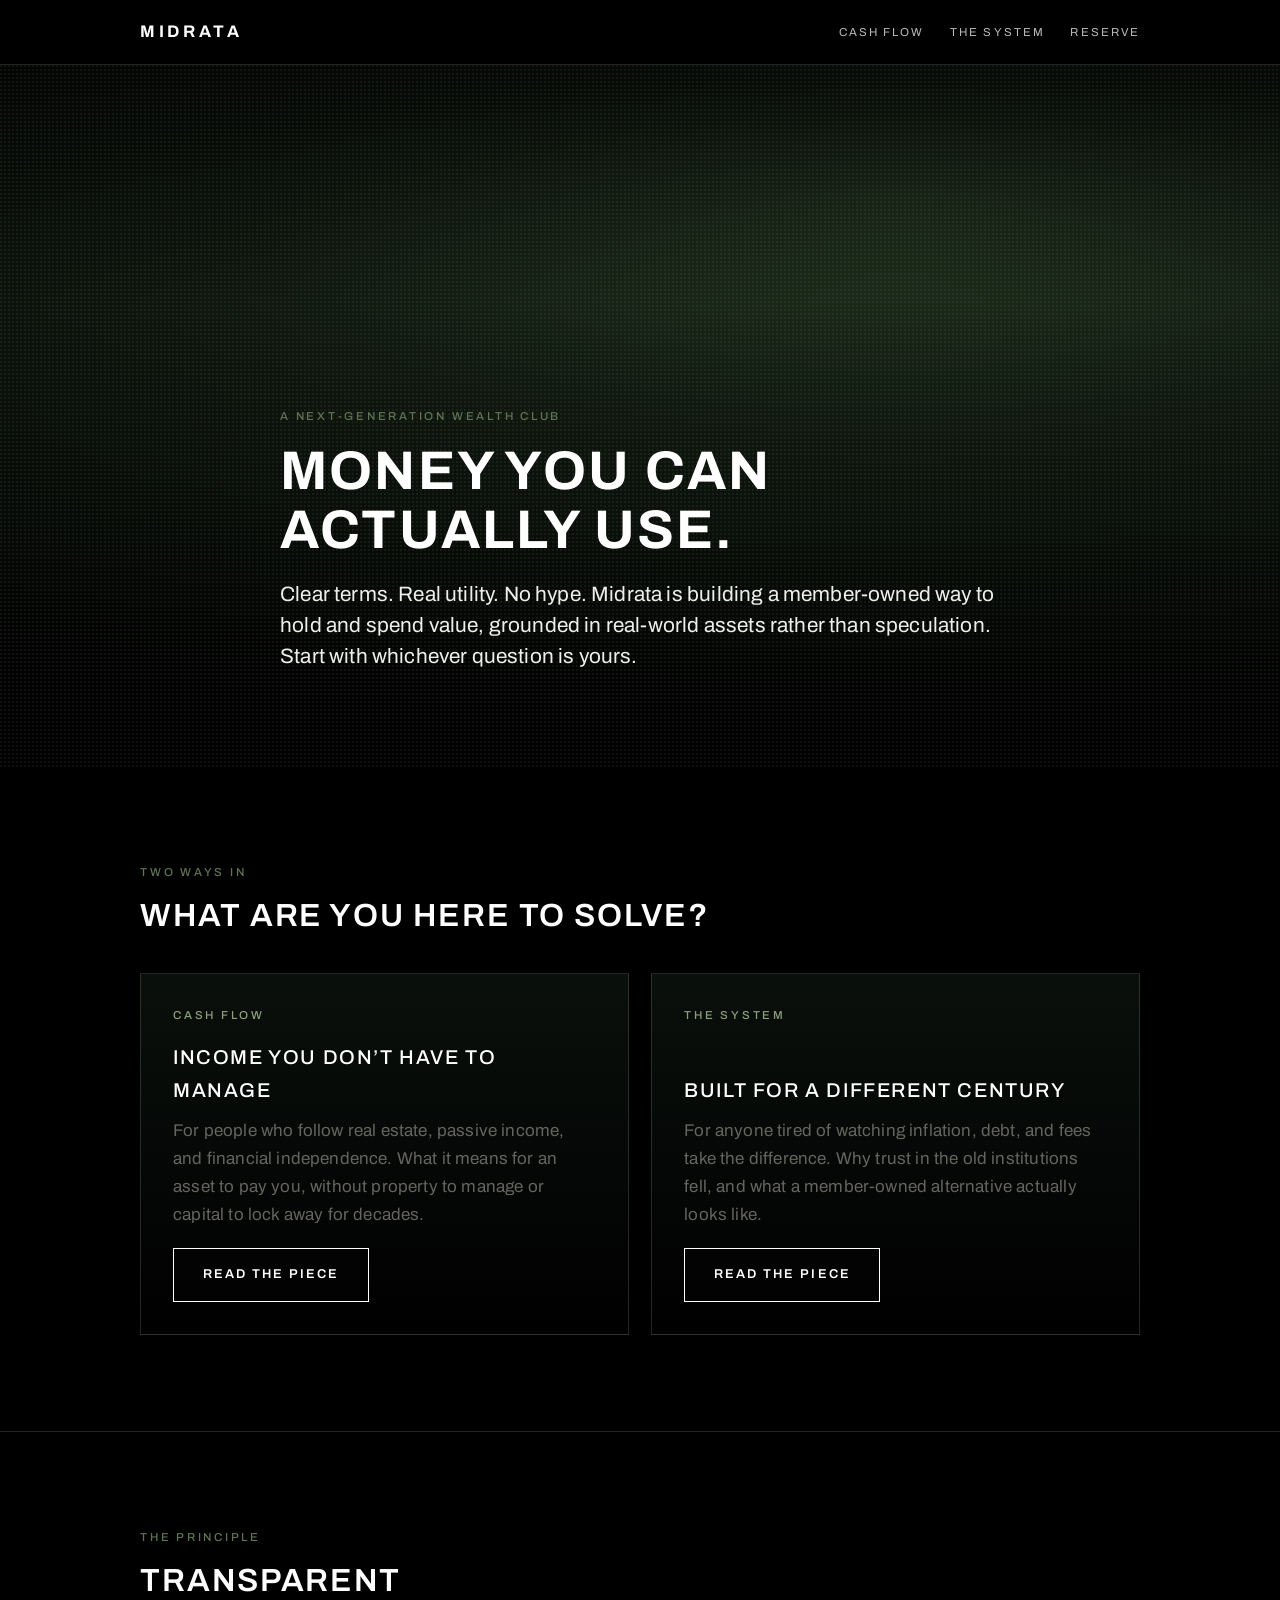
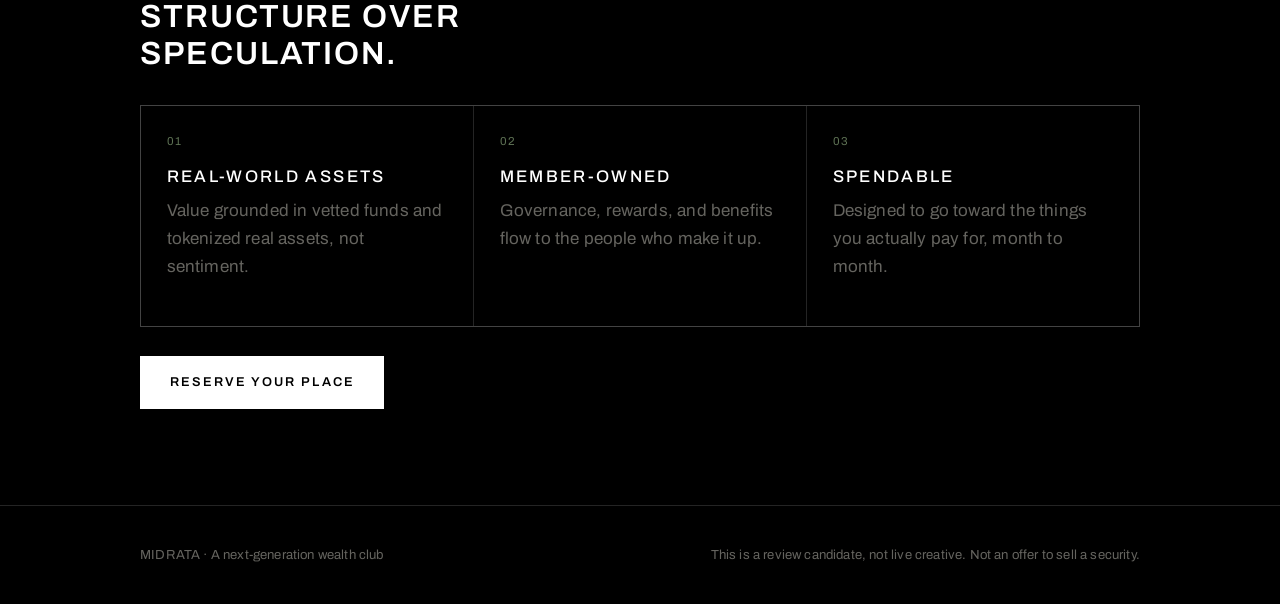
==== index.html @ 8be48149 "Sync from midrata-private/public/microsite/ @ 8a4f02e" ====
<!doctype html>
<html lang="en">
<head>
<meta charset="utf-8">
<meta name="viewport" content="width=device-width, initial-scale=1">
<title>Midrata — A different way to hold money</title>
<meta name="description" content="Transparent structure, real-world utility. Two ways to understand what Midrata is building.">
<meta name="robots" content="noindex"><!-- test surface: keep out of the index (Search Essentials) -->
<link rel="stylesheet" href="brand.css">
</head>
<body>

<header class="topbar"><div class="wrap">
  <a class="wordmark" href="index.html">MIDRATA</a>
  <nav class="nav">
    <a href="article-cashflow.html">Cash flow</a>
    <a href="article-freedom.html">The system</a>
    <a href="lp-cashflow.html" data-reserve>Reserve</a>
  </nav>
</div></header>

<section class="hero"><div class="wrap">
  <p class="eyebrow">A next-generation wealth club</p>
  <h1>Money you can<br>actually use.</h1>
  <p class="lede">Clear terms. Real utility. No hype. Midrata is building a member-owned way to hold and spend value, grounded in real-world assets rather than speculation. Start with whichever question is yours.</p>
</div></section>

<section class="section"><div class="wrap">
  <p class="eyebrow">Two ways in</p>
  <h2>What are you here to solve?</h2>
  <div class="tracks">
    <a class="track" href="article-cashflow.html" style="text-decoration:none">
      <p class="eyebrow">Cash flow</p>
      <h3 style="letter-spacing:.08em;font-size:1.25rem">Income you don’t have to manage</h3>
      <p class="muted">For people who follow real estate, passive income, and financial independence. What it means for an asset to pay you, without property to manage or capital to lock away for decades.</p>
      <span class="ghost" style="align-self:flex-start">Read the piece</span>
    </a>
    <a class="track" href="article-freedom.html" style="text-decoration:none">
      <p class="eyebrow">The system</p>
      <h3 style="letter-spacing:.08em;font-size:1.25rem">Built for a different century</h3>
      <p class="muted">For anyone tired of watching inflation, debt, and fees take the difference. Why trust in the old institutions fell, and what a member-owned alternative actually looks like.</p>
      <span class="ghost" style="align-self:flex-start">Read the piece</span>
    </a>
  </div>
</div></section>

<hr class="hair">

<section class="section"><div class="wrap">
  <p class="eyebrow">The principle</p>
  <h2 style="max-width:18ch">Transparent structure over speculation.</h2>
  <div class="grid grid--3">
    <div class="cell"><p class="n">01</p><h3>Real-world assets</h3><p class="muted">Value grounded in vetted funds and tokenized real assets, not sentiment.</p></div>
    <div class="cell"><p class="n">02</p><h3>Member-owned</h3><p class="muted">Governance, rewards, and benefits flow to the people who make it up.</p></div>
    <div class="cell"><p class="n">03</p><h3>Spendable</h3><p class="muted">Designed to go toward the things you actually pay for, month to month.</p></div>
  </div>
  <div class="cta-row">
    <a class="ghost ghost--fill" href="lp-cashflow.html" data-reserve>Reserve your place</a>
  </div>
</div></section>

<footer class="foot"><div class="wrap">
  <span>MIDRATA · A next-generation wealth club</span>
  <span class="muted">This is a review candidate, not live creative. Not an offer to sell a security.</span>
</div></footer>

<script src="reserve.js"></script>
</body>
</html>
---- brand.css ----
/* Midrata microsite — brand system (derived from midrata.com, see brand/BRANDBOOK.md).
 * Black canvas, forest-green photography, Styrene-A-style uppercase grotesque, ghost CTAs.
 * Styrene A is licensed; Archivo is loaded as the free substitute per the brandbook. */
@import url('https://fonts.googleapis.com/css2?family=Archivo:wght@400;500;600;700&display=swap');

:root{
  --ink:#000000; --paper:#FFFFFF;
  --forest:#101A12; --canopy:#24382A; --moss:#5F7355; --fern:#8CA17A;
  --accent:#7C9A64; --stone:#65645F;
  --hair:rgba(255,255,255,.14); --hair-strong:rgba(255,255,255,.28);
  --display:"Styrene A", Archivo, "Helvetica Neue", Arial, sans-serif;
  --body:"Styrene A", Archivo, "Helvetica Neue", Arial, sans-serif;
  --maxw:1080px; --measure:66ch;
}

*{box-sizing:border-box}
html{-webkit-text-size-adjust:100%}
body{
  margin:0; background:var(--ink); color:var(--paper);
  font-family:var(--body); font-weight:400; line-height:1.65;
  font-size:17px; letter-spacing:.01em;
  -webkit-font-smoothing:antialiased;
}
img{max-width:100%;display:block}
a{color:inherit}

/* ---- type ---- */
h1,h2,h3,.eyebrow,.wordmark,.ghost,.nav a{font-family:var(--display);text-transform:uppercase}
h1{font-weight:700;font-size:clamp(2rem,5.4vw,3.4rem);letter-spacing:.04em;line-height:1.08;margin:0}
h2{font-weight:600;font-size:clamp(1.4rem,3vw,2rem);letter-spacing:.06em;line-height:1.15;margin:0 0 .6em}
h3{font-weight:500;font-size:1.05rem;letter-spacing:.14em;margin:0 0 .5em}
.eyebrow{font-size:.72rem;letter-spacing:.24em;color:var(--moss);font-weight:500;margin:0 0 1rem}
p{margin:0 0 1.1em;max-width:var(--measure)}
.lede{font-size:clamp(1.05rem,2vw,1.3rem);line-height:1.5;color:#EDEFEA;max-width:60ch}
.muted{color:var(--stone)}
strong{font-weight:600}

/* ---- layout ---- */
.wrap{max-width:var(--maxw);margin:0 auto;padding:0 clamp(1.2rem,5vw,2.5rem)}
.section{padding:clamp(3rem,8vw,6rem) 0}
.hair{height:1px;background:var(--hair);border:0;margin:0}
.stack>*+*{margin-top:1.1em}

/* ---- top bar ---- */
.topbar{position:sticky;top:0;z-index:20;background:rgba(0,0,0,.72);backdrop-filter:blur(8px);border-bottom:1px solid var(--hair)}
.topbar .wrap{display:flex;align-items:center;justify-content:space-between;height:64px}
.wordmark{font-weight:700;letter-spacing:.22em;font-size:1.05rem;text-decoration:none}
.nav{display:flex;gap:1.6rem}
.nav a{font-size:.72rem;letter-spacing:.18em;text-decoration:none;color:var(--paper);opacity:.72}
.nav a:hover{opacity:1}
@media(max-width:640px){.nav{display:none}}

/* ---- hero (forest gradient scrim; swap for photography per brandbook) ---- */
.hero{position:relative;min-height:78vh;display:flex;align-items:flex-end;
  background:
    linear-gradient(180deg, rgba(0,0,0,.82) 0%, rgba(0,0,0,.35) 34%, rgba(0,0,0,.45) 64%, rgba(0,0,0,.95) 100%),
    radial-gradient(120% 80% at 70% 20%, #33502F 0%, #182617 42%, #050805 100%);
}
.hero::after{content:"";position:absolute;inset:0;opacity:.06;pointer-events:none;
  background-image:radial-gradient(circle at 1px 1px, #fff 1px, transparent 0);background-size:4px 4px}
.hero .wrap{position:relative;z-index:2;padding-top:4rem;padding-bottom:clamp(2.5rem,6vw,4.5rem)}
.hero .lede{margin-top:1.2rem}

/* ---- ghost button ---- */
.ghost{display:inline-block;text-decoration:none;cursor:pointer;
  background:transparent;color:var(--paper);border:1px solid var(--paper);border-radius:0;
  font-size:.8rem;font-weight:600;letter-spacing:.16em;padding:.95rem 1.8rem;
  transition:background .18s,color .18s}
.ghost:hover{background:var(--paper);color:var(--ink)}
.ghost--fill{background:var(--paper);color:var(--ink)}
.ghost--fill:hover{background:transparent;color:var(--paper)}
.cta-row{display:flex;gap:1rem;flex-wrap:wrap;margin-top:1.8rem}

/* ---- article ---- */
.article{max-width:760px;margin:0 auto;padding:clamp(2.5rem,6vw,4.5rem) 0}
.article h2{margin-top:2.2em}
.article .lede{margin-bottom:2rem}
.pullquote{border-left:2px solid var(--fern);padding:.2rem 0 .2rem 1.4rem;margin:2rem 0;
  font-family:var(--display);text-transform:uppercase;letter-spacing:.06em;font-size:1.15rem;line-height:1.35;color:#EDEFEA}
.article ul{padding-left:1.1rem;max-width:var(--measure)}
.article li{margin:.5em 0}

/* ---- cards / grid ---- */
.grid{display:grid;gap:1px;background:var(--hair);border:1px solid var(--hair);margin-top:2rem}
.grid--3{grid-template-columns:repeat(3,1fr)}
.grid--2{grid-template-columns:repeat(2,1fr)}
.cell{background:var(--ink);padding:1.6rem}
.cell .n{font-family:var(--display);color:var(--moss);letter-spacing:.14em;font-size:.72rem}
.cell h3{margin:.7rem 0 .4rem}
@media(max-width:760px){.grid--3,.grid--2{grid-template-columns:1fr}}

/* ---- track cards (home) ---- */
.tracks{display:grid;grid-template-columns:1fr 1fr;gap:1.4rem;margin-top:2.4rem}
.track{border:1px solid var(--hair);padding:2rem;display:flex;flex-direction:column;min-height:280px;
  background:linear-gradient(180deg, rgba(36,56,42,.28), rgba(0,0,0,0))}
.track .eyebrow{color:var(--fern)}
.track p{flex:1}
@media(max-width:760px){.tracks{grid-template-columns:1fr}}

/* ---- inverted "document" block: reserve form + legal ---- */
.doc{background:var(--paper);color:var(--ink)}
.doc .wrap{padding-top:clamp(2.5rem,6vw,4rem);padding-bottom:clamp(2.5rem,6vw,4rem)}
.doc h2,.doc h3,.doc .eyebrow{color:var(--ink)}
.doc .eyebrow{color:var(--canopy)}
.reserve{max-width:460px}
.reserve label{display:block;font-family:var(--display);text-transform:uppercase;letter-spacing:.1em;font-size:.68rem;margin:1rem 0 .35rem;color:#333}
.reserve input,.reserve select{width:100%;padding:.75rem .8rem;border:1px solid #cfcfc8;border-radius:0;font-family:var(--body);font-size:.95rem;background:#fff;color:#000}
.reserve .ghost{border-color:var(--ink);color:var(--ink);margin-top:1.4rem;width:100%}
.reserve .ghost:hover{background:var(--ink);color:var(--paper)}
.notice{background:#F2F1EC;border:1px solid #d9d8cf;padding:1rem 1.1rem;margin-bottom:1.2rem;font-size:.92rem;color:#2a2a24}
.notice b{font-weight:600}
.finelegal{font-size:.72rem;color:#7a7a70;margin-top:1rem;line-height:1.5}

/* ---- footer ---- */
.foot{border-top:1px solid var(--hair);padding:2.4rem 0;color:var(--stone);font-size:.82rem}
.foot .wrap{display:flex;justify-content:space-between;gap:1rem;flex-wrap:wrap}
.foot a{color:var(--stone);text-decoration:none}
.foot a:hover{color:var(--paper)}

/* reservation reveal (fake-door) */
.reveal{display:none}
.reveal.on{display:block;animation:fade .3s ease}
@keyframes fade{from{opacity:0;transform:translateY(6px)}to{opacity:1;transform:none}}
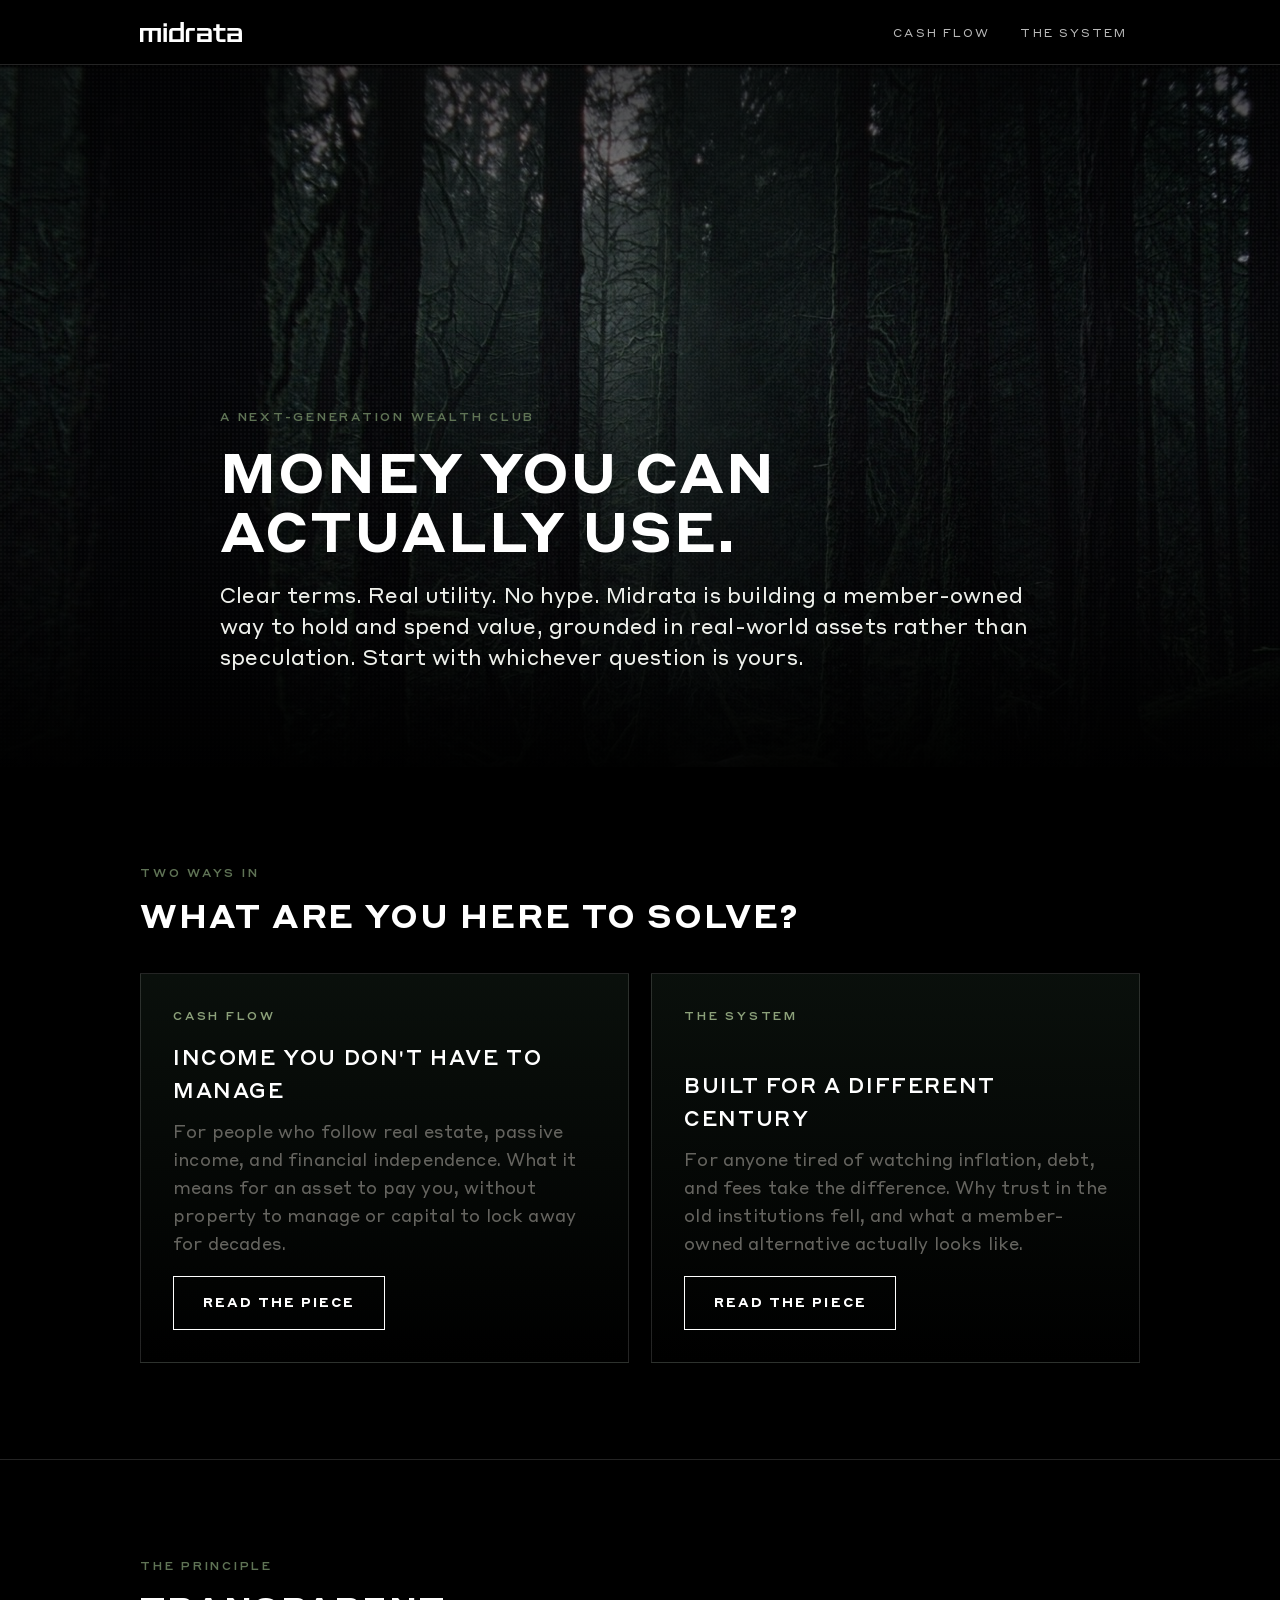
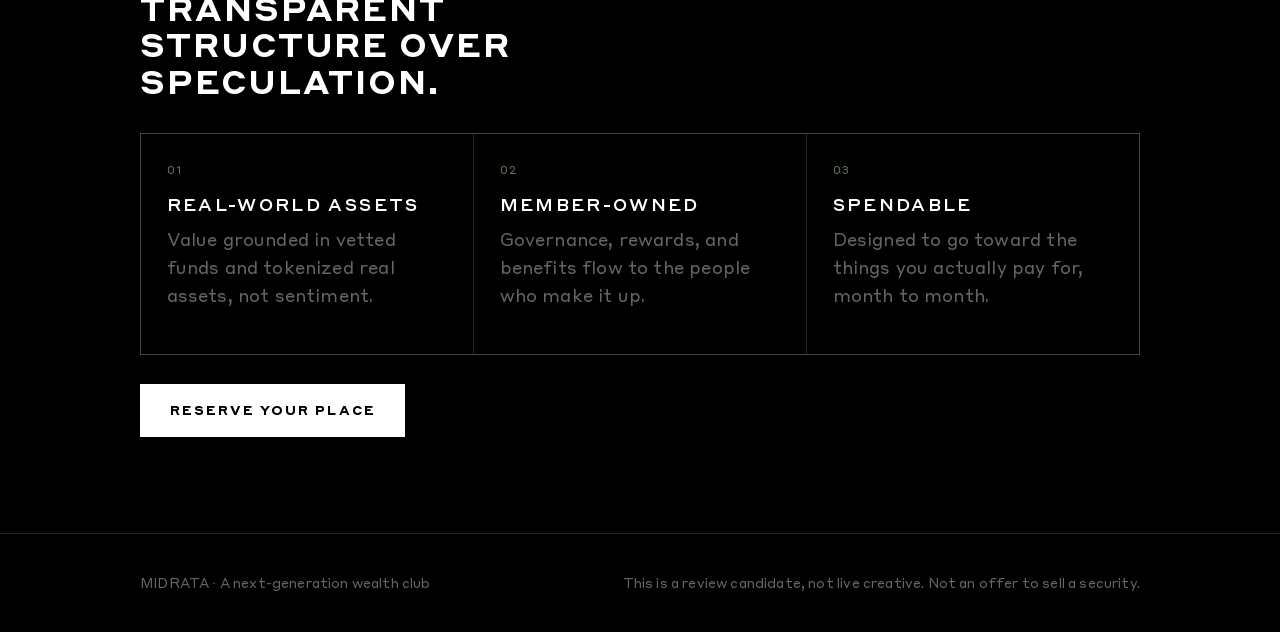
==== commit beaf94db: "Sync from midrata-private/public/microsite/ @ 478e9bc" ====
--- a/index.html
+++ b/index.html
@@ -3,23 +3,35 @@
 <head>
 <meta charset="utf-8">
 <meta name="viewport" content="width=device-width, initial-scale=1">
-<title>Midrata — A different way to hold money</title>
+<title>Midrata — Money you can actually use</title>
 <meta name="description" content="Transparent structure, real-world utility. Two ways to understand what Midrata is building.">
-<meta name="robots" content="noindex"><!-- test surface: keep out of the index (Search Essentials) -->
+<meta name="robots" content="noindex">
+<link rel="icon" href="assets/logo-icon.svg">
 <link rel="stylesheet" href="brand.css">
 </head>
 <body>
 
 <header class="topbar"><div class="wrap">
-  <a class="wordmark" href="index.html">MIDRATA</a>
+  <a class="wordmark" href="index.html"><img class="logo-img" src="assets/logo.svg" alt="Midrata"></a>
   <nav class="nav">
-    <a href="article-cashflow.html">Cash flow</a>
-    <a href="article-freedom.html">The system</a>
-    <a href="lp-cashflow.html" data-reserve>Reserve</a>
+    <div class="nav-group">
+      <button class="nav-top" type="button">Cash flow</button>
+      <div class="nav-menu">
+        <a href="article-cashflow.html">The article</a>
+        <a class="reserve" href="lp-cashflow.html">Reserve &middot; cash flow</a>
+      </div>
+    </div>
+    <div class="nav-group">
+      <button class="nav-top" type="button">The system</button>
+      <div class="nav-menu">
+        <a href="article-freedom.html">The article</a>
+        <a class="reserve" href="lp-freedom.html">Reserve &middot; the system</a>
+      </div>
+    </div>
   </nav>
 </div></header>
 
-<section class="hero"><div class="wrap">
+<section class="hero hero--photo" style="background-image:url('assets/hero-home.jpg')"><div class="wrap">
   <p class="eyebrow">A next-generation wealth club</p>
   <h1>Money you can<br>actually use.</h1>
   <p class="lede">Clear terms. Real utility. No hype. Midrata is building a member-owned way to hold and spend value, grounded in real-world assets rather than speculation. Start with whichever question is yours.</p>
@@ -31,7 +43,7 @@
   <div class="tracks">
     <a class="track" href="article-cashflow.html" style="text-decoration:none">
       <p class="eyebrow">Cash flow</p>
-      <h3 style="letter-spacing:.08em;font-size:1.25rem">Income you don’t have to manage</h3>
+      <h3 style="letter-spacing:.08em;font-size:1.25rem">Income you don't have to manage</h3>
       <p class="muted">For people who follow real estate, passive income, and financial independence. What it means for an asset to pay you, without property to manage or capital to lock away for decades.</p>
       <span class="ghost" style="align-self:flex-start">Read the piece</span>
     </a>
@@ -55,12 +67,12 @@
     <div class="cell"><p class="n">03</p><h3>Spendable</h3><p class="muted">Designed to go toward the things you actually pay for, month to month.</p></div>
   </div>
   <div class="cta-row">
-    <a class="ghost ghost--fill" href="lp-cashflow.html" data-reserve>Reserve your place</a>
+    <a class="ghost ghost--fill" href="lp-cashflow.html">Reserve your place</a>
   </div>
 </div></section>
 
 <footer class="foot"><div class="wrap">
-  <span>MIDRATA · A next-generation wealth club</span>
+  <span>MIDRATA &middot; A next-generation wealth club</span>
   <span class="muted">This is a review candidate, not live creative. Not an offer to sell a security.</span>
 </div></footer>
 
--- a/brand.css
+++ b/brand.css
@@ -1,7 +1,11 @@
 /* Midrata microsite — brand system (derived from midrata.com, see brand/BRANDBOOK.md).
- * Black canvas, forest-green photography, Styrene-A-style uppercase grotesque, ghost CTAs.
- * Styrene A is licensed; Archivo is loaded as the free substitute per the brandbook. */
+ * Black canvas, forest-green photography, Styrene A uppercase grotesque, ghost CTAs.
+ * Uses the client's real Styrene A webfonts (self-hosted from midrata.com) + logo. */
 @import url('https://fonts.googleapis.com/css2?family=Archivo:wght@400;500;600;700&display=swap');
+@font-face{font-family:'Styrene A';src:url('fonts/StyreneA-Regular.woff2') format('woff2');font-weight:400;font-style:normal;font-display:swap}
+@font-face{font-family:'Styrene A';src:url('fonts/StyreneA-Medium.woff2') format('woff2');font-weight:500;font-style:normal;font-display:swap}
+@font-face{font-family:'Styrene A';src:url('fonts/StyreneA-Bold.woff2') format('woff2');font-weight:700;font-style:normal;font-display:swap}
+@font-face{font-family:'Styrene A';src:url('fonts/StyreneA-Black.woff2') format('woff2');font-weight:800;font-style:normal;font-display:swap}
 
 :root{
   --ink:#000000; --paper:#FFFFFF;
@@ -44,11 +48,30 @@
 /* ---- top bar ---- */
 .topbar{position:sticky;top:0;z-index:20;background:rgba(0,0,0,.72);backdrop-filter:blur(8px);border-bottom:1px solid var(--hair)}
 .topbar .wrap{display:flex;align-items:center;justify-content:space-between;height:64px}
-.wordmark{font-weight:700;letter-spacing:.22em;font-size:1.05rem;text-decoration:none}
-.nav{display:flex;gap:1.6rem}
-.nav a{font-size:.72rem;letter-spacing:.18em;text-decoration:none;color:var(--paper);opacity:.72}
-.nav a:hover{opacity:1}
-@media(max-width:640px){.nav{display:none}}
+.wordmark{display:flex;align-items:center;text-decoration:none}
+.logo-img{height:20px;width:auto;display:block;filter:brightness(0) invert(1)}
+.nav{display:flex;gap:.3rem;align-items:stretch}
+.nav-group{position:relative;display:flex}
+.nav-top{background:none;border:0;color:var(--paper);opacity:.72;font-family:var(--display);text-transform:uppercase;font-size:.72rem;letter-spacing:.18em;padding:.55rem .8rem;cursor:pointer}
+.nav-group:hover .nav-top,.nav-group:focus-within .nav-top{opacity:1}
+.nav-menu{display:none;position:absolute;top:100%;right:0;min-width:220px;background:#0a0a0a;border:1px solid var(--hair);padding:.35rem;z-index:30}
+.nav-group:hover .nav-menu,.nav-group:focus-within .nav-menu{display:block}
+.nav-menu a{display:block;text-decoration:none;color:var(--paper);opacity:.78;font-family:var(--display);text-transform:uppercase;font-size:.66rem;letter-spacing:.13em;padding:.55rem .65rem}
+.nav-menu a:hover{opacity:1;background:rgba(255,255,255,.06)}
+.nav-menu a.reserve{color:var(--fern)}
+@media(max-width:720px){
+  .topbar .wrap{height:auto;flex-wrap:wrap;padding-top:.6rem;padding-bottom:.6rem;row-gap:.3rem}
+  .nav{flex-wrap:wrap;gap:.2rem}
+  .nav-menu{position:static;display:block;border:0;padding:0 0 .3rem .7rem;min-width:0;background:none}
+  .nav-top{padding:.4rem .5rem}
+}
+
+/* real-photograph hero (generated forest imagery); scrim keeps white type legible */
+.hero--photo{background-color:#000;background-size:cover;background-position:center;background-repeat:no-repeat}
+.hero--photo::before{content:"";position:absolute;inset:0;z-index:1;background:linear-gradient(180deg,rgba(0,0,0,.68) 0%,rgba(0,0,0,.22) 38%,rgba(0,0,0,.5) 68%,rgba(0,0,0,.96) 100%)}
+.figure{margin:2.4rem 0;border:1px solid var(--hair)}
+.figure img{width:100%;display:block}
+.figure figcaption{font-size:.72rem;letter-spacing:.14em;text-transform:uppercase;color:var(--stone);padding:.7rem .9rem;font-family:var(--display)}
 
 /* ---- hero (forest gradient scrim; swap for photography per brandbook) ---- */
 .hero{position:relative;min-height:78vh;display:flex;align-items:flex-end;
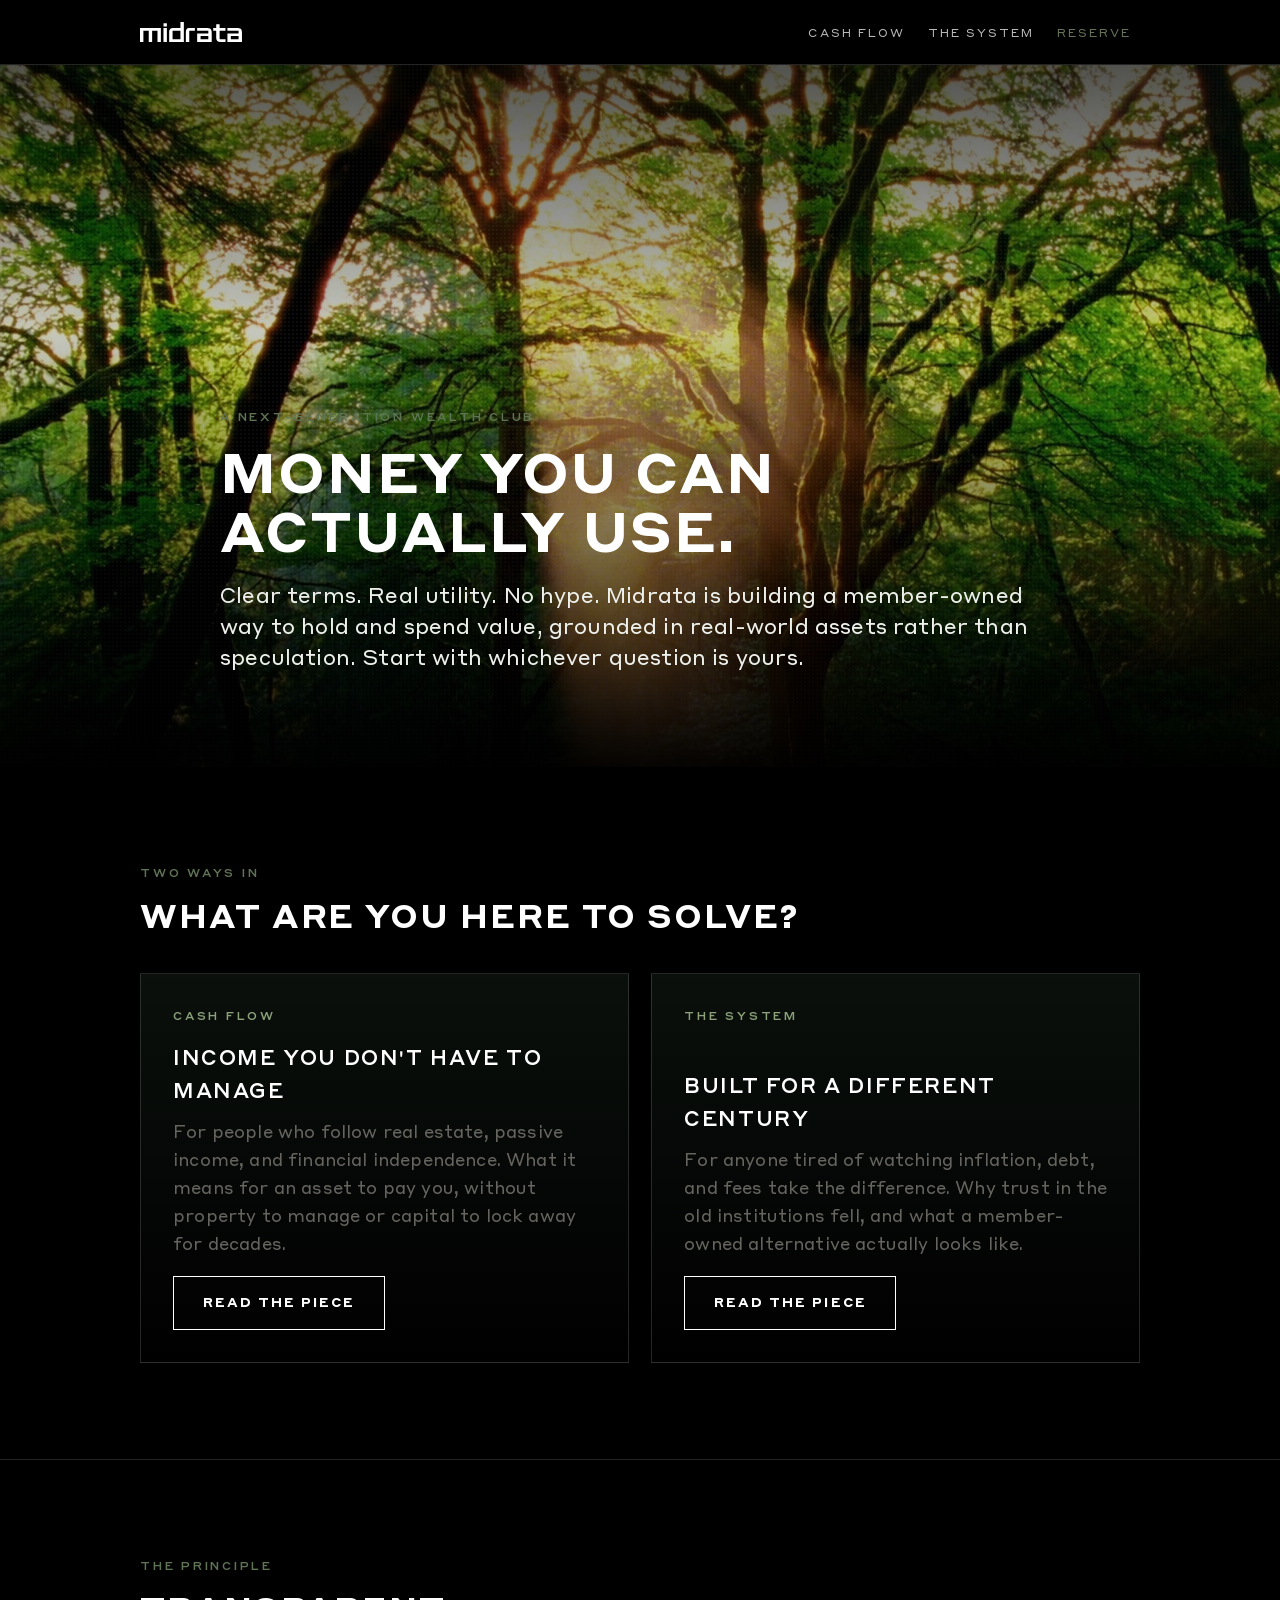
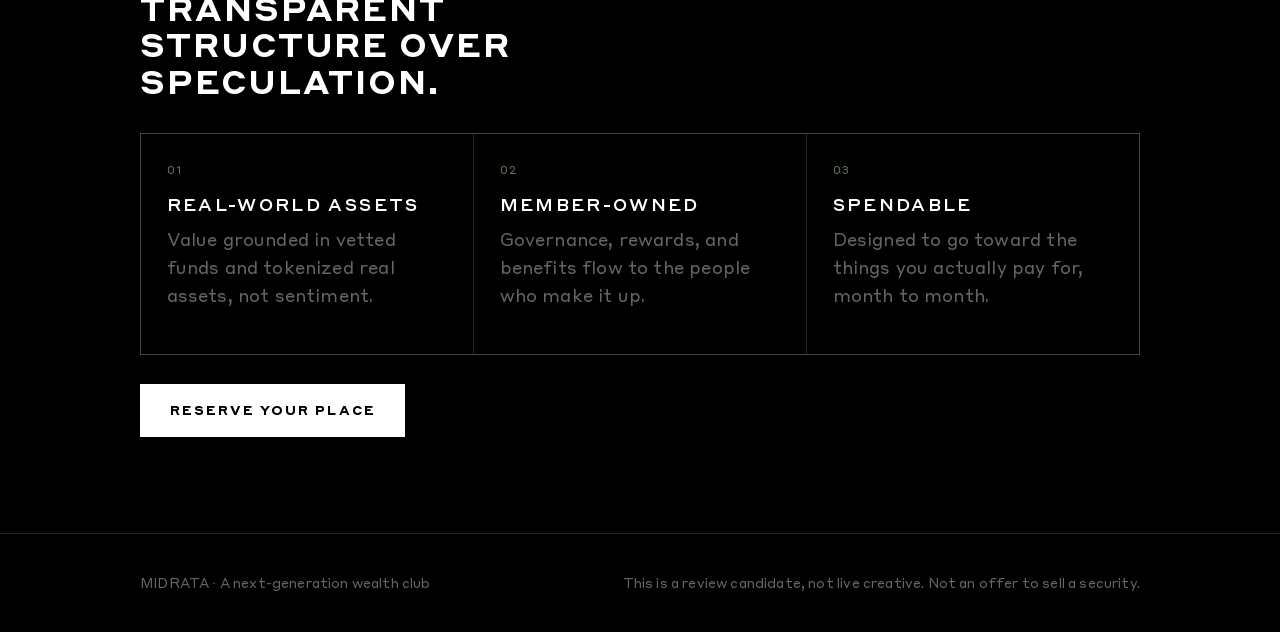
==== commit 39df8b49: "Sync from midrata-private/public/microsite/ @ f472050" ====
--- a/index.html
+++ b/index.html
@@ -14,20 +14,9 @@
 <header class="topbar"><div class="wrap">
   <a class="wordmark" href="index.html"><img class="logo-img" src="assets/logo.svg" alt="Midrata"></a>
   <nav class="nav">
-    <div class="nav-group">
-      <button class="nav-top" type="button">Cash flow</button>
-      <div class="nav-menu">
-        <a href="article-cashflow.html">The article</a>
-        <a class="reserve" href="lp-cashflow.html">Reserve &middot; cash flow</a>
-      </div>
-    </div>
-    <div class="nav-group">
-      <button class="nav-top" type="button">The system</button>
-      <div class="nav-menu">
-        <a href="article-freedom.html">The article</a>
-        <a class="reserve" href="lp-freedom.html">Reserve &middot; the system</a>
-      </div>
-    </div>
+    <a class="nav-link" href="article-cashflow.html">Cash flow</a>
+    <a class="nav-link" href="article-freedom.html">The system</a>
+    <a class="nav-link reserve" href="lp.html">Reserve</a>
   </nav>
 </div></header>
 
@@ -67,7 +56,7 @@
     <div class="cell"><p class="n">03</p><h3>Spendable</h3><p class="muted">Designed to go toward the things you actually pay for, month to month.</p></div>
   </div>
   <div class="cta-row">
-    <a class="ghost ghost--fill" href="lp-cashflow.html">Reserve your place</a>
+    <a class="ghost ghost--fill" href="lp.html">Reserve your place</a>
   </div>
 </div></section>
 
--- a/brand.css
+++ b/brand.css
@@ -50,6 +50,9 @@
 .topbar .wrap{display:flex;align-items:center;justify-content:space-between;height:64px}
 .wordmark{display:flex;align-items:center;text-decoration:none}
 .logo-img{height:20px;width:auto;display:block;filter:brightness(0) invert(1)}
+.nav-link{font-family:var(--display);text-transform:uppercase;font-size:.72rem;letter-spacing:.18em;text-decoration:none;color:var(--paper);opacity:.72;padding:.55rem .55rem}
+.nav-link:hover{opacity:1}
+.nav-link.reserve{color:var(--fern)}
 .nav{display:flex;gap:.3rem;align-items:stretch}
 .nav-group{position:relative;display:flex}
 .nav-top{background:none;border:0;color:var(--paper);opacity:.72;font-family:var(--display);text-transform:uppercase;font-size:.72rem;letter-spacing:.18em;padding:.55rem .8rem;cursor:pointer}
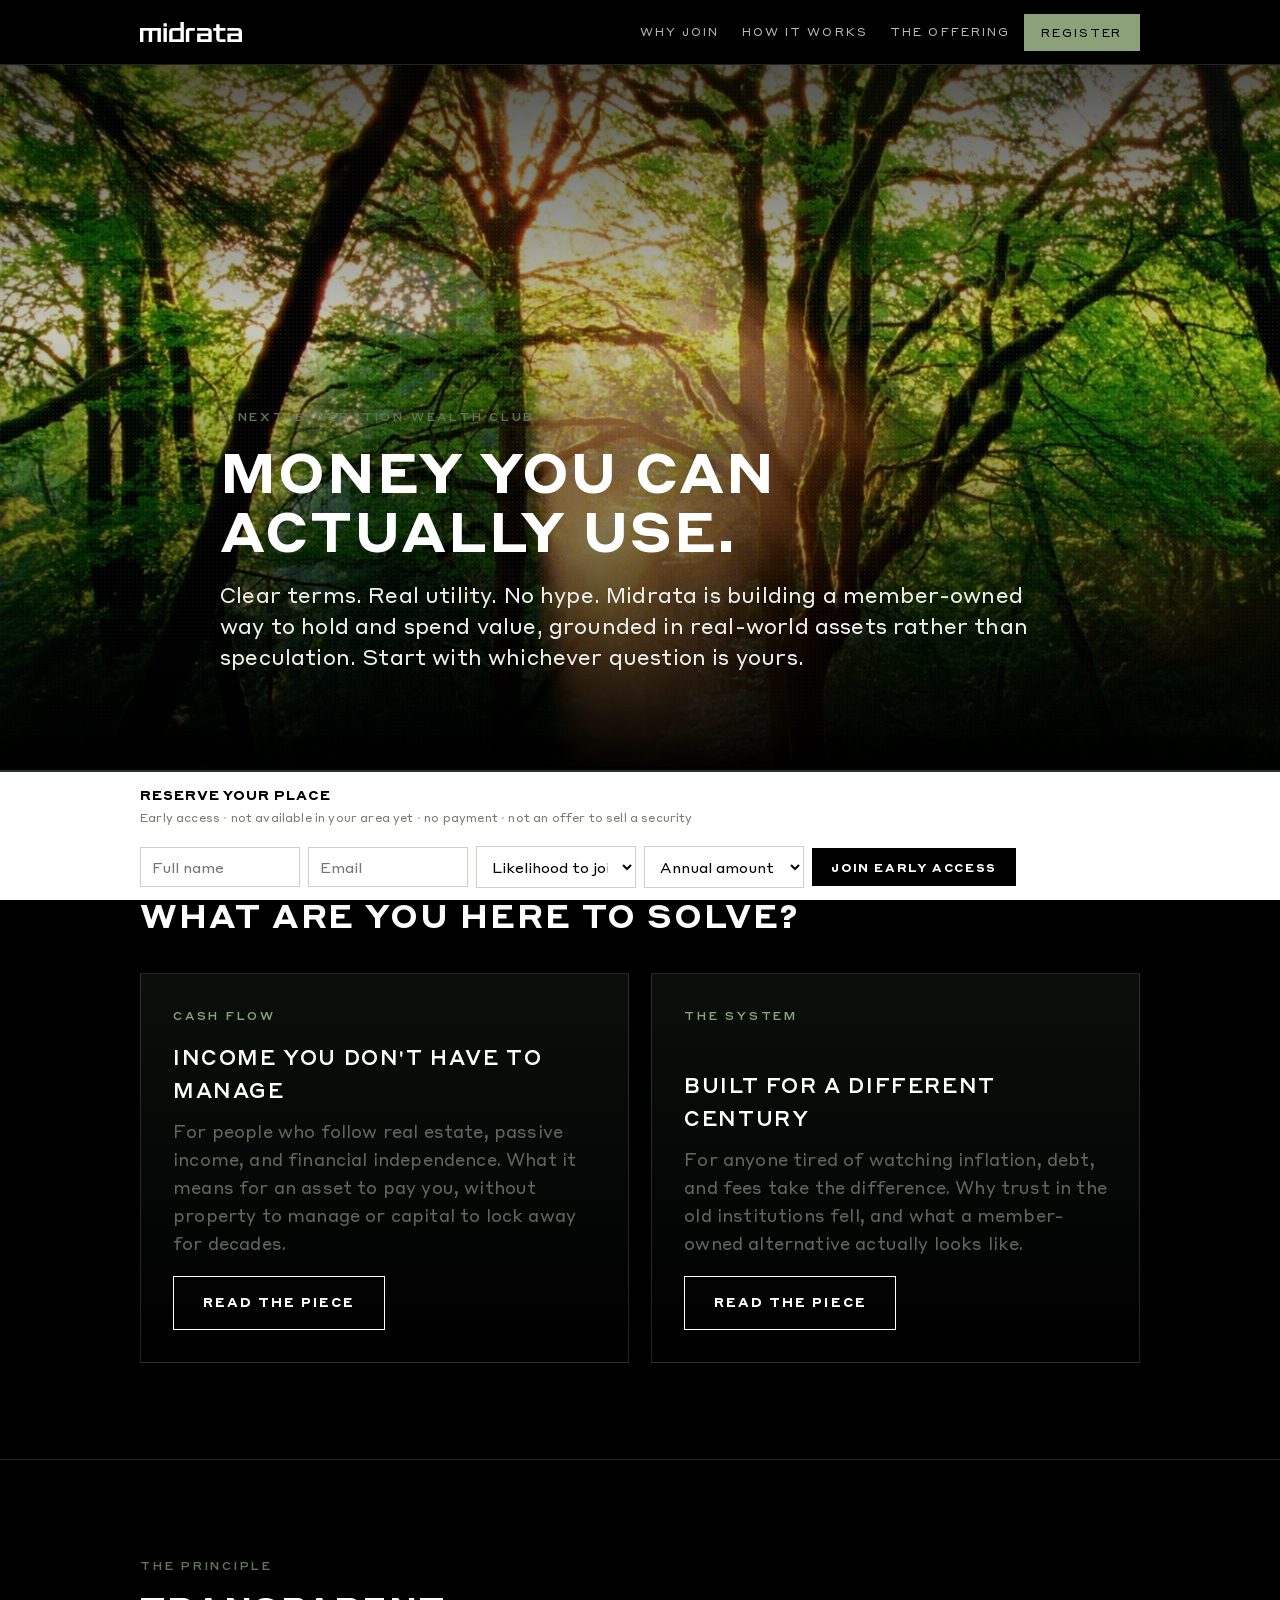
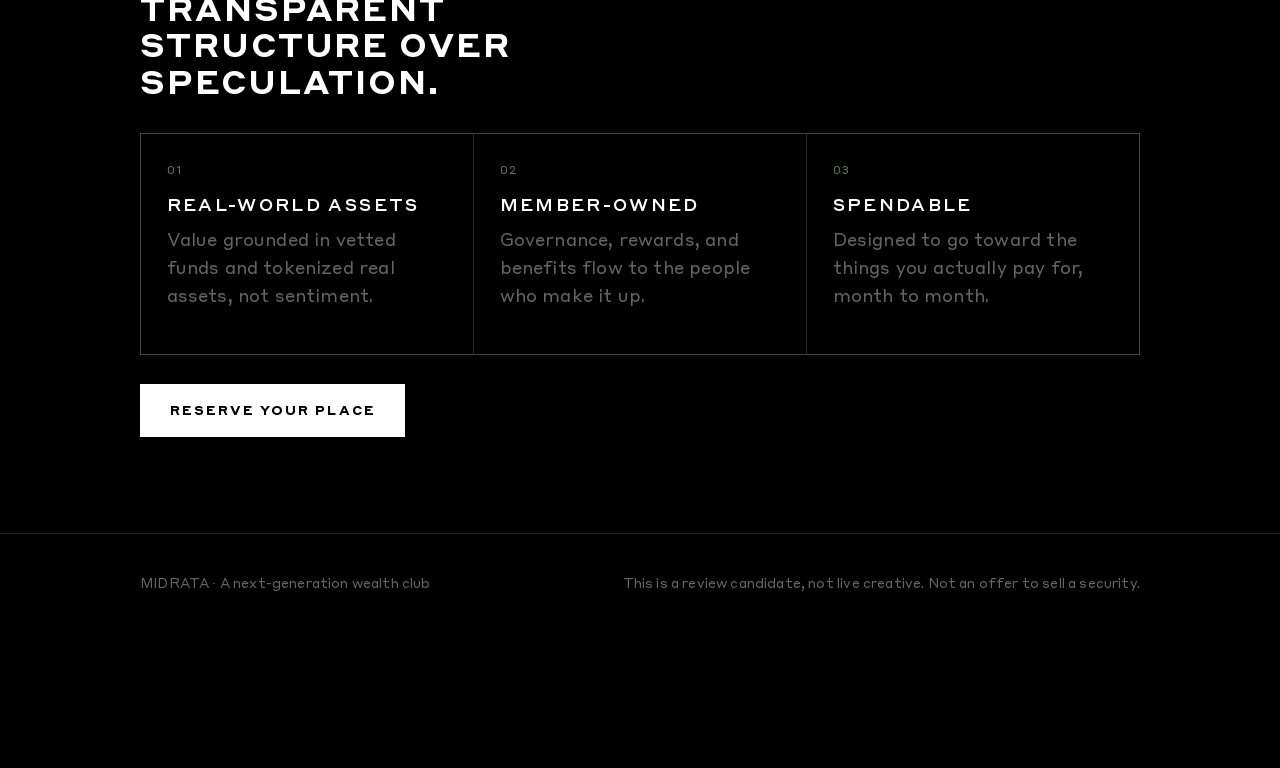
==== commit 4d881152: "Sync from midrata-private/public/microsite/ @ f984b10" ====
--- a/index.html
+++ b/index.html
@@ -14,9 +14,10 @@
 <header class="topbar"><div class="wrap">
   <a class="wordmark" href="index.html"><img class="logo-img" src="assets/logo.svg" alt="Midrata"></a>
   <nav class="nav">
-    <a class="nav-link" href="article-cashflow.html">Cash flow</a>
-    <a class="nav-link" href="article-freedom.html">The system</a>
-    <a class="nav-link reserve" href="lp.html">Reserve</a>
+    <a class="nav-link" href="lp.html#why">Why join</a>
+    <a class="nav-link" href="lp.html#how">How it works</a>
+    <a class="nav-link" href="lp.html#offering">The offering</a>
+    <a class="nav-register" href="#register" data-register>Register</a>
   </nav>
 </div></header>
 
@@ -56,9 +57,22 @@
     <div class="cell"><p class="n">03</p><h3>Spendable</h3><p class="muted">Designed to go toward the things you actually pay for, month to month.</p></div>
   </div>
   <div class="cta-row">
-    <a class="ghost ghost--fill" href="lp.html">Reserve your place</a>
+    <a class="ghost ghost--fill" href="#register" data-register>Reserve your place</a>
   </div>
 </div></section>
+
+<div class="dock" id="register">
+  <div class="wrap dock__in" data-reserve-body>
+    <div class="dock__msg"><b>Reserve your place</b><span class="fine">Early access &middot; not available in your area yet &middot; no payment &middot; not an offer to sell a security</span></div>
+    <form class="reserve dock__form">
+      <input class="dock-opt" required placeholder="Full name" aria-label="Full name">
+      <input type="email" required placeholder="Email" aria-label="Email">
+      <select class="dock-opt" aria-label="Likelihood to join"><option>Likelihood to join</option><option>Very likely</option><option>Somewhat likely</option><option>Just exploring</option></select>
+      <select class="dock-opt" aria-label="Annual amount"><option>Annual amount</option><option>Under $5,000</option><option>$5,000&ndash;$10,000</option><option>$10,000&ndash;$25,000</option><option>$25,000&ndash;$50,000</option><option>$50,000 or more</option></select>
+      <button class="dock-btn" type="submit">Join early access</button>
+    </form>
+  </div>
+</div>
 
 <footer class="foot"><div class="wrap">
   <span>MIDRATA &middot; A next-generation wealth club</span>
--- a/brand.css
+++ b/brand.css
@@ -72,7 +72,7 @@
 /* real-photograph hero (generated forest imagery); scrim keeps white type legible */
 .hero--photo{background-color:#000;background-size:cover;background-position:center;background-repeat:no-repeat}
 .hero--photo::before{content:"";position:absolute;inset:0;z-index:1;background:linear-gradient(180deg,rgba(0,0,0,.68) 0%,rgba(0,0,0,.22) 38%,rgba(0,0,0,.5) 68%,rgba(0,0,0,.96) 100%)}
-.figure{margin:2.4rem 0;border:1px solid var(--hair)}
+.figure{margin:2.4rem auto;border:1px solid var(--hair)}
 .figure img{width:100%;display:block}
 .figure figcaption{font-size:.72rem;letter-spacing:.14em;text-transform:uppercase;color:var(--stone);padding:.7rem .9rem;font-family:var(--display)}
 
@@ -147,3 +147,26 @@
 .reveal{display:none}
 .reveal.on{display:block;animation:fade .3s ease}
 @keyframes fade{from{opacity:0;transform:translateY(6px)}to{opacity:1;transform:none}}
+
+/* ---- anchored nav + Register button + sticky bottom reservation dock ---- */
+html{scroll-behavior:smooth}
+[id]{scroll-margin-top:78px}
+.nav-register{font-family:var(--display);text-transform:uppercase;font-size:.72rem;letter-spacing:.16em;text-decoration:none;color:var(--ink);background:var(--fern);border:1px solid var(--fern);padding:.5rem 1.05rem;cursor:pointer;transition:background .18s,color .18s}
+.nav-register:hover{background:transparent;color:var(--fern)}
+
+.dock{position:fixed;left:0;right:0;bottom:0;z-index:50;background:var(--paper);color:var(--ink);border-top:2px solid var(--canopy);box-shadow:0 -6px 24px rgba(0,0,0,.28)}
+.dock__in{display:flex;align-items:center;gap:1.2rem 1.5rem;padding-top:.75rem;padding-bottom:.75rem;flex-wrap:wrap}
+.dock__msg{flex:1;min-width:220px}
+.dock__msg b{display:block;font-family:var(--display);text-transform:uppercase;letter-spacing:.07em;font-size:.82rem}
+.dock__msg .fine{display:block;color:#7a7a70;font-size:.72rem;margin-top:.12rem}
+.dock__form{display:flex;gap:.5rem;align-items:center;flex-wrap:wrap;margin:0;max-width:100%}
+.dock__form input,.dock__form select{padding:.62rem .7rem;border:1px solid #cfcfc8;border-radius:0;font-family:var(--body);font-size:.9rem;background:#fff;color:#000}
+.dock__form input{width:160px}
+.dock__form select{width:160px}
+.dock-btn{background:var(--ink);color:var(--paper);border:1px solid var(--ink);text-transform:uppercase;letter-spacing:.14em;font-size:.72rem;font-weight:600;padding:.66rem 1.15rem;cursor:pointer;font-family:var(--display);white-space:nowrap;transition:background .18s,border-color .18s}
+.dock-btn:hover{background:var(--canopy);border-color:var(--canopy)}
+@media(max-width:860px){
+  .dock__form .dock-opt{display:none}   /* keep only Email + Join on small screens */
+  .dock__msg .fine{display:none}
+  .dock__form input{flex:1;width:auto;min-width:0}
+}
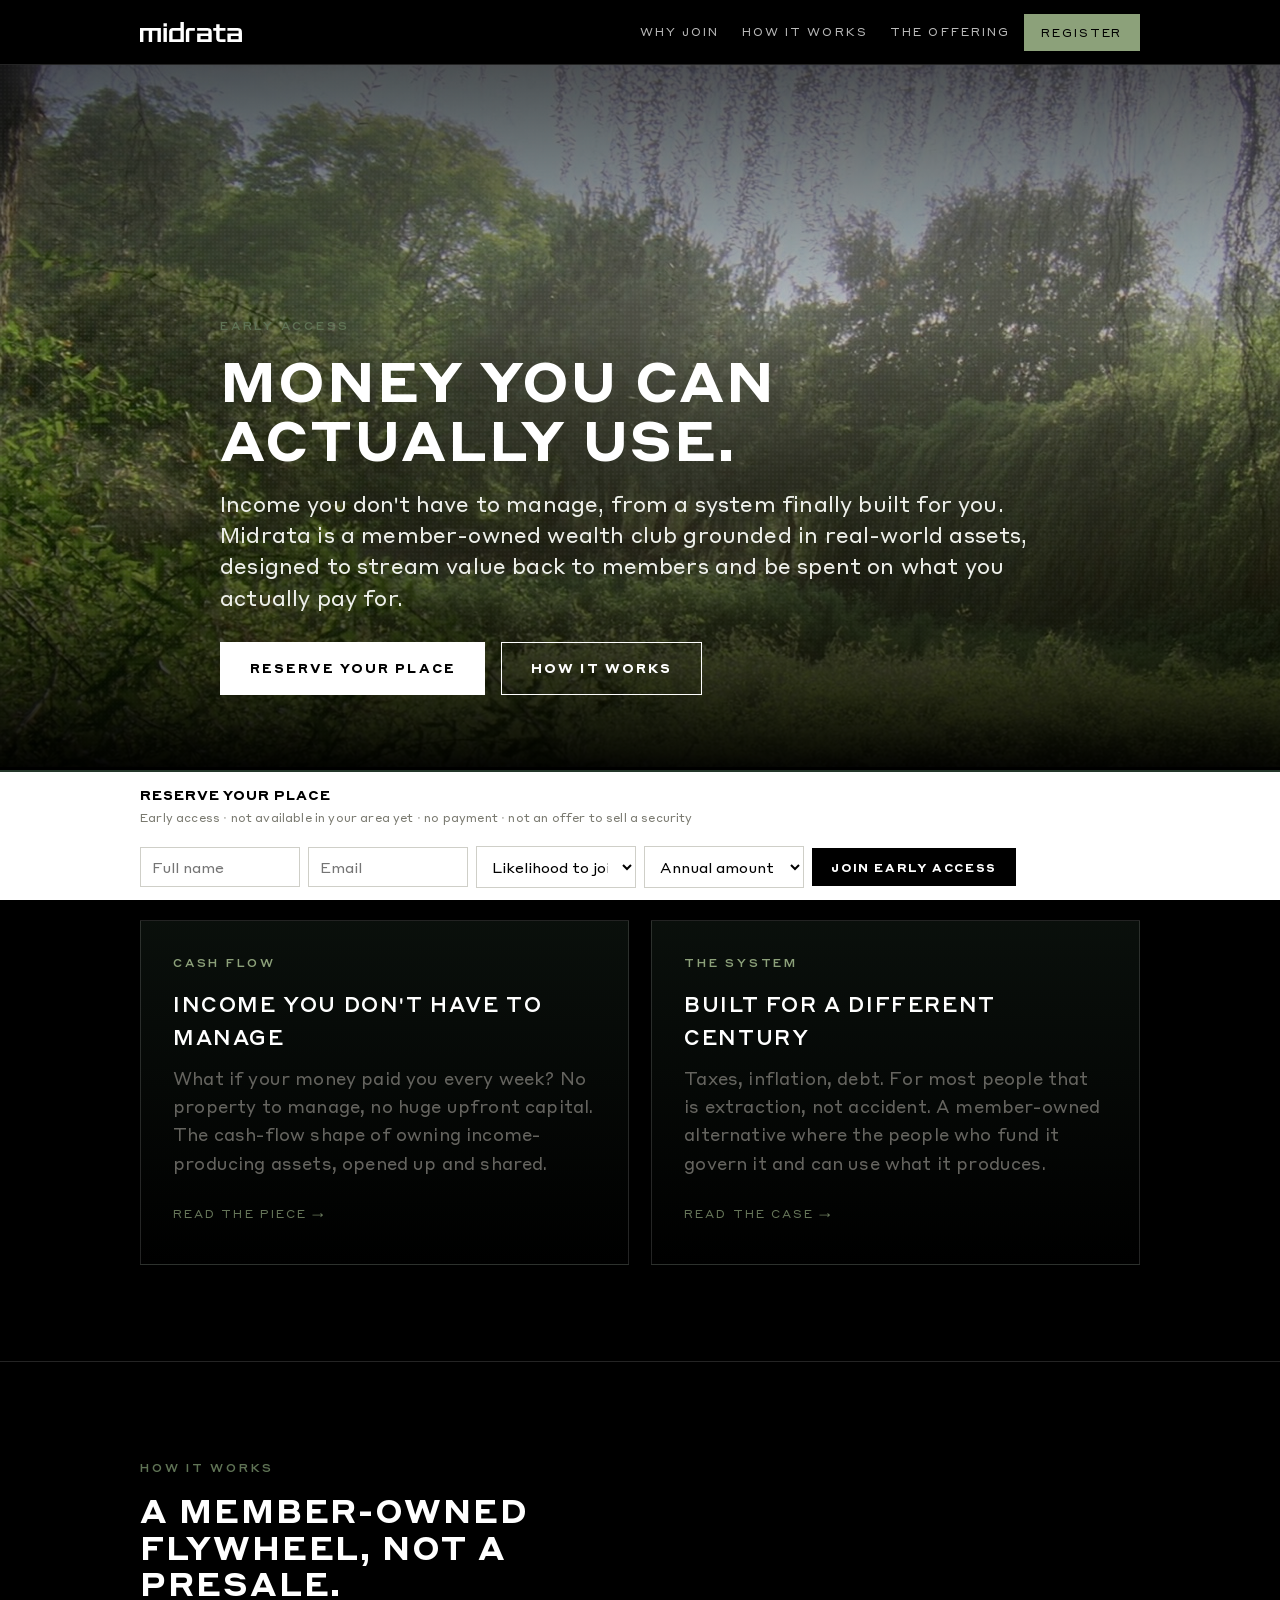
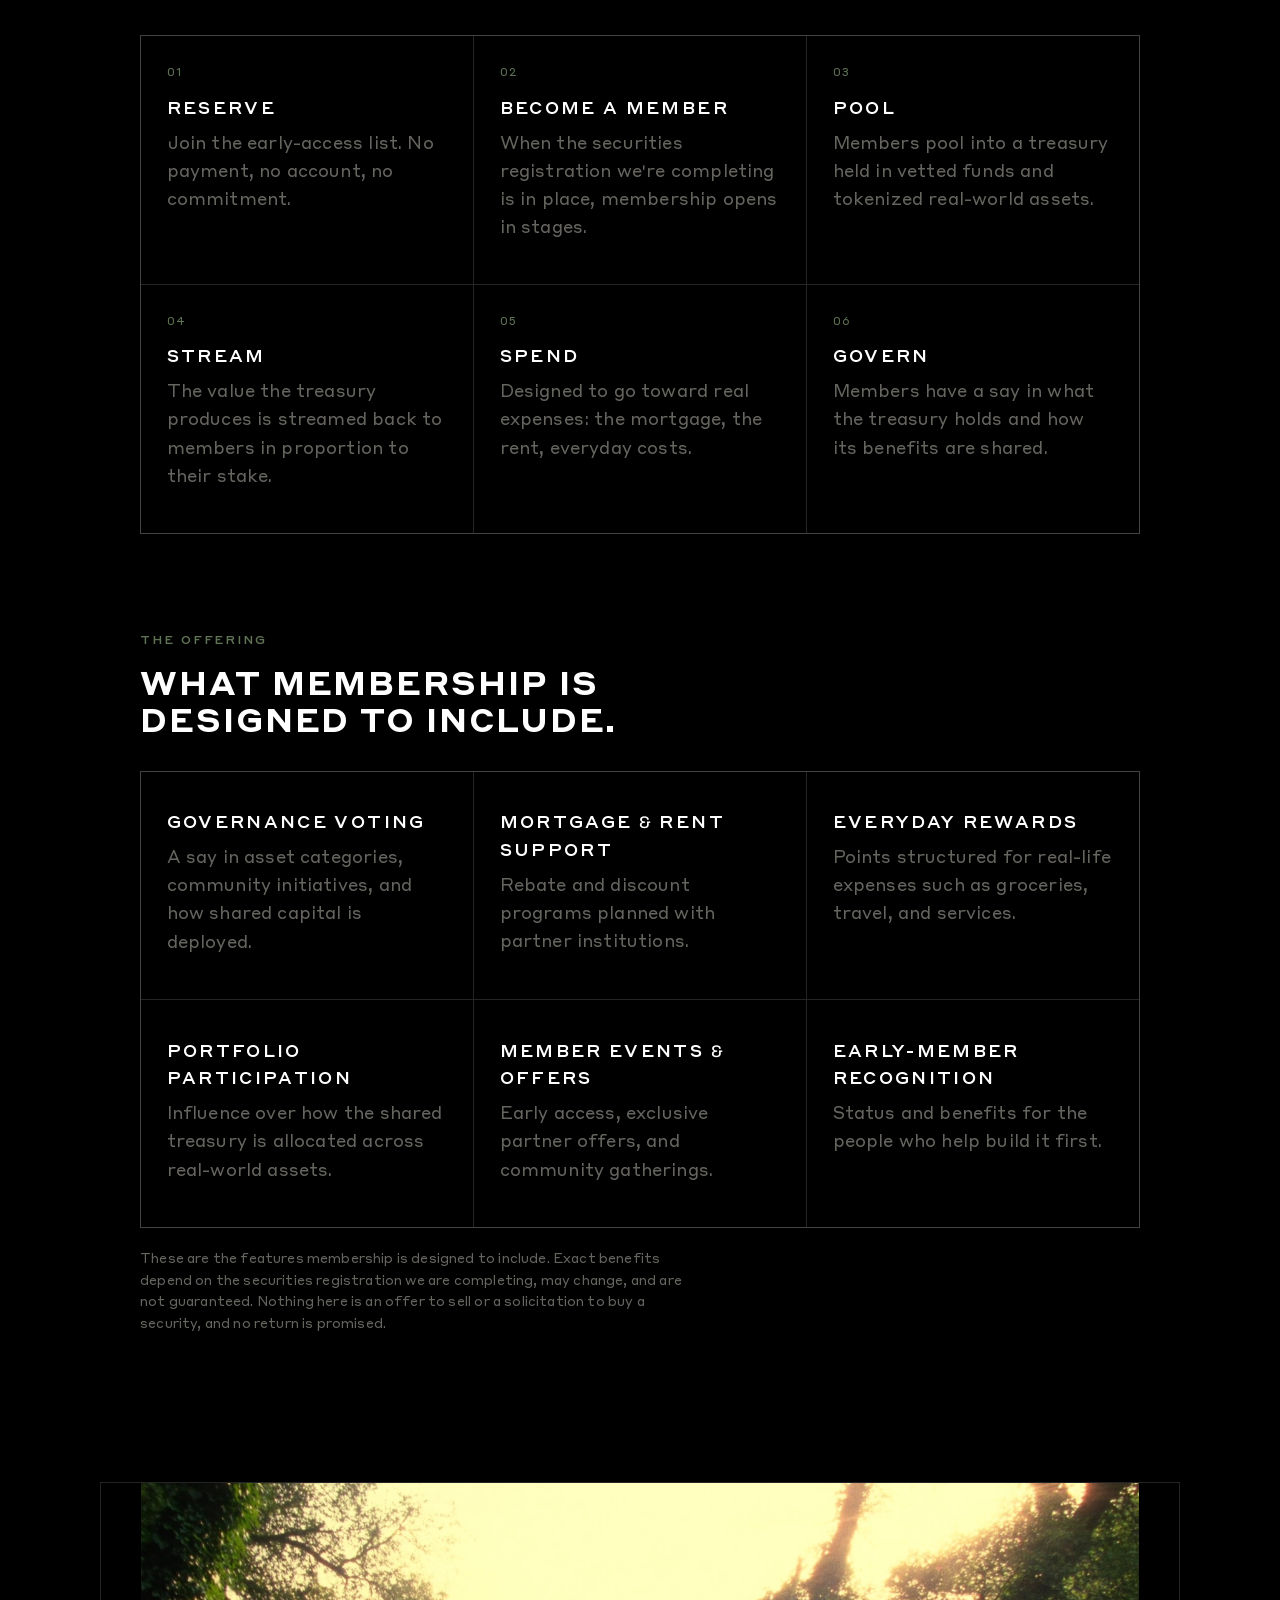
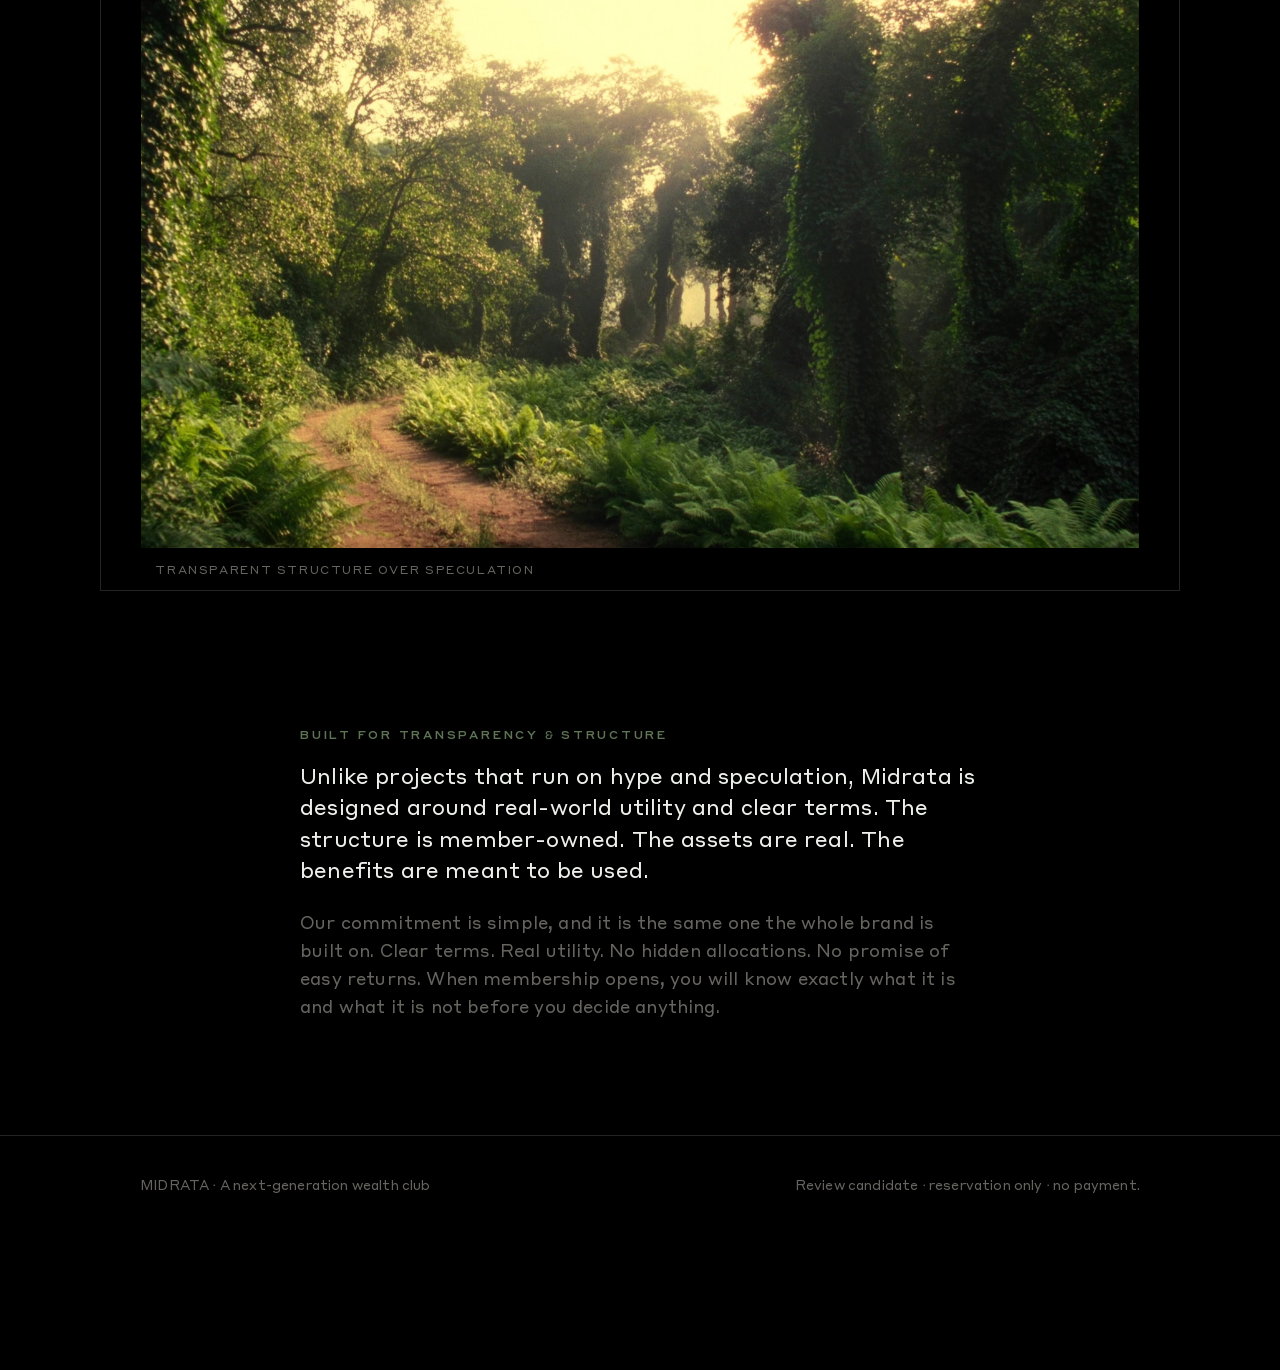
==== commit 9b463185: "Sync from midrata-private/public/microsite/ @ 2bc341d" ====
--- a/index.html
+++ b/index.html
@@ -4,7 +4,7 @@
 <meta charset="utf-8">
 <meta name="viewport" content="width=device-width, initial-scale=1">
 <title>Midrata — Money you can actually use</title>
-<meta name="description" content="Transparent structure, real-world utility. Two ways to understand what Midrata is building.">
+<meta name="description" content="A member-owned wealth club grounded in real-world assets. Income you don't have to manage, from a system built for you. Reserve your place in early access.">
 <meta name="robots" content="noindex">
 <link rel="icon" href="assets/logo-icon.svg">
 <link rel="stylesheet" href="brand.css">
@@ -14,52 +14,85 @@
 <header class="topbar"><div class="wrap">
   <a class="wordmark" href="index.html"><img class="logo-img" src="assets/logo.svg" alt="Midrata"></a>
   <nav class="nav">
-    <a class="nav-link" href="lp.html#why">Why join</a>
-    <a class="nav-link" href="lp.html#how">How it works</a>
-    <a class="nav-link" href="lp.html#offering">The offering</a>
+    <a class="nav-link" href="#why">Why join</a>
+    <a class="nav-link" href="#how">How it works</a>
+    <a class="nav-link" href="#offering">The offering</a>
     <a class="nav-register" href="#register" data-register>Register</a>
   </nav>
 </div></header>
 
-<section class="hero hero--photo" style="background-image:url('assets/hero-home.jpg')"><div class="wrap">
-  <p class="eyebrow">A next-generation wealth club</p>
-  <h1>Money you can<br>actually use.</h1>
-  <p class="lede">Clear terms. Real utility. No hype. Midrata is building a member-owned way to hold and spend value, grounded in real-world assets rather than speculation. Start with whichever question is yours.</p>
+<section class="hero hero--photo" style="background-image:url('assets/lp-hero.jpg')"><div class="wrap">
+  <p class="eyebrow">Early access</p>
+  <h1 style="max-width:15ch">Money you can<br>actually use.</h1>
+  <p class="lede">Income you don't have to manage, from a system finally built for you. Midrata is a member-owned wealth club grounded in real-world assets, designed to stream value back to members and be spent on what you actually pay for.</p>
+  <div class="cta-row">
+    <a class="ghost ghost--fill" href="#register" data-register>Reserve your place</a>
+    <a class="ghost" href="#how">How it works</a>
+  </div>
 </div></section>
 
-<section class="section"><div class="wrap">
-  <p class="eyebrow">Two ways in</p>
-  <h2>What are you here to solve?</h2>
+<!-- BOTH MESSAGES, side by side -->
+<section class="section" id="why"><div class="wrap">
+  <p class="eyebrow">Two reasons people join</p>
   <div class="tracks">
-    <a class="track" href="article-cashflow.html" style="text-decoration:none">
+    <div class="track">
       <p class="eyebrow">Cash flow</p>
       <h3 style="letter-spacing:.08em;font-size:1.25rem">Income you don't have to manage</h3>
-      <p class="muted">For people who follow real estate, passive income, and financial independence. What it means for an asset to pay you, without property to manage or capital to lock away for decades.</p>
-      <span class="ghost" style="align-self:flex-start">Read the piece</span>
-    </a>
-    <a class="track" href="article-freedom.html" style="text-decoration:none">
+      <p class="muted">What if your money paid you every week? No property to manage, no huge upfront capital. The cash-flow shape of owning income-producing assets, opened up and shared.</p>
+      <a class="nav-link" style="padding-left:0;color:var(--fern)" href="article-cashflow.html">Read the piece &rarr;</a>
+    </div>
+    <div class="track">
       <p class="eyebrow">The system</p>
       <h3 style="letter-spacing:.08em;font-size:1.25rem">Built for a different century</h3>
-      <p class="muted">For anyone tired of watching inflation, debt, and fees take the difference. Why trust in the old institutions fell, and what a member-owned alternative actually looks like.</p>
-      <span class="ghost" style="align-self:flex-start">Read the piece</span>
-    </a>
+      <p class="muted">Taxes, inflation, debt. For most people that is extraction, not accident. A member-owned alternative where the people who fund it govern it and can use what it produces.</p>
+      <a class="nav-link" style="padding-left:0;color:var(--fern)" href="article-freedom.html">Read the case &rarr;</a>
+    </div>
   </div>
 </div></section>
 
 <hr class="hair">
 
-<section class="section"><div class="wrap">
-  <p class="eyebrow">The principle</p>
-  <h2 style="max-width:18ch">Transparent structure over speculation.</h2>
+<!-- HOW IT WORKS — compliant flywheel (replaces the presale coin-allocation flow) -->
+<section class="section" id="how"><div class="wrap">
+  <p class="eyebrow">How it works</p>
+  <h2 style="max-width:20ch">A member-owned flywheel, not a presale.</h2>
   <div class="grid grid--3">
-    <div class="cell"><p class="n">01</p><h3>Real-world assets</h3><p class="muted">Value grounded in vetted funds and tokenized real assets, not sentiment.</p></div>
-    <div class="cell"><p class="n">02</p><h3>Member-owned</h3><p class="muted">Governance, rewards, and benefits flow to the people who make it up.</p></div>
-    <div class="cell"><p class="n">03</p><h3>Spendable</h3><p class="muted">Designed to go toward the things you actually pay for, month to month.</p></div>
-  </div>
-  <div class="cta-row">
-    <a class="ghost ghost--fill" href="#register" data-register>Reserve your place</a>
+    <div class="cell"><p class="n">01</p><h3>Reserve</h3><p class="muted">Join the early-access list. No payment, no account, no commitment.</p></div>
+    <div class="cell"><p class="n">02</p><h3>Become a member</h3><p class="muted">When the securities registration we're completing is in place, membership opens in stages.</p></div>
+    <div class="cell"><p class="n">03</p><h3>Pool</h3><p class="muted">Members pool into a treasury held in vetted funds and tokenized real-world assets.</p></div>
+    <div class="cell"><p class="n">04</p><h3>Stream</h3><p class="muted">The value the treasury produces is streamed back to members in proportion to their stake.</p></div>
+    <div class="cell"><p class="n">05</p><h3>Spend</h3><p class="muted">Designed to go toward real expenses: the mortgage, the rent, everyday costs.</p></div>
+    <div class="cell"><p class="n">06</p><h3>Govern</h3><p class="muted">Members have a say in what the treasury holds and how its benefits are shared.</p></div>
   </div>
 </div></section>
+
+<!-- WHAT MEMBERSHIP IS DESIGNED TO INCLUDE — compliant version of "What Midrata coins do" -->
+<section class="section" id="offering" style="padding-top:0"><div class="wrap">
+  <p class="eyebrow">The offering</p>
+  <h2 style="max-width:22ch">What membership is designed to include.</h2>
+  <div class="grid grid--3">
+    <div class="cell"><h3>Governance voting</h3><p class="muted">A say in asset categories, community initiatives, and how shared capital is deployed.</p></div>
+    <div class="cell"><h3>Mortgage &amp; rent support</h3><p class="muted">Rebate and discount programs planned with partner institutions.</p></div>
+    <div class="cell"><h3>Everyday rewards</h3><p class="muted">Points structured for real-life expenses such as groceries, travel, and services.</p></div>
+    <div class="cell"><h3>Portfolio participation</h3><p class="muted">Influence over how the shared treasury is allocated across real-world assets.</p></div>
+    <div class="cell"><h3>Member events &amp; offers</h3><p class="muted">Early access, exclusive partner offers, and community gatherings.</p></div>
+    <div class="cell"><h3>Early-member recognition</h3><p class="muted">Status and benefits for the people who help build it first.</p></div>
+  </div>
+  <p class="muted" style="font-size:.82rem;margin-top:1.2rem;max-width:70ch">These are the features membership is designed to include. Exact benefits depend on the securities registration we are completing, may change, and are not guaranteed. Nothing here is an offer to sell or a solicitation to buy a security, and no return is promised.</p>
+</div></section>
+
+<figure class="figure wrap" style="max-width:1080px">
+  <img src="assets/lp-path.jpg" alt="A sunlit path through green forest">
+  <figcaption>Transparent structure over speculation</figcaption>
+</figure>
+
+<!-- TRANSPARENCY & STRUCTURE — carried from the original site, kept compliant -->
+<section class="section"><div class="wrap" style="max-width:760px">
+  <p class="eyebrow">Built for transparency &amp; structure</p>
+  <p class="lede" style="max-width:66ch">Unlike projects that run on hype and speculation, Midrata is designed around real-world utility and clear terms. The structure is member-owned. The assets are real. The benefits are meant to be used.</p>
+  <p class="muted">Our commitment is simple, and it is the same one the whole brand is built on. Clear terms. Real utility. No hidden allocations. No promise of easy returns. When membership opens, you will know exactly what it is and what it is not before you decide anything.</p>
+</div></section>
+
 
 <div class="dock" id="register">
   <div class="wrap dock__in" data-reserve-body>
@@ -76,7 +109,7 @@
 
 <footer class="foot"><div class="wrap">
   <span>MIDRATA &middot; A next-generation wealth club</span>
-  <span class="muted">This is a review candidate, not live creative. Not an offer to sell a security.</span>
+  <span class="muted">Review candidate &middot; reservation only &middot; no payment.</span>
 </div></footer>
 
 <script src="reserve.js"></script>
--- a/brand.css
+++ b/brand.css
@@ -170,3 +170,10 @@
   .dock__msg .fine{display:none}
   .dock__form input{flex:1;width:auto;min-width:0}
 }
+
+/* ---- spotlight focus mode: dim the page, lift the reservation dock ---- */
+.dim{position:fixed;inset:0;background:rgba(0,0,0,.62);backdrop-filter:blur(2px);-webkit-backdrop-filter:blur(2px);z-index:45;opacity:0;visibility:hidden;transition:opacity .28s ease,visibility .28s ease}
+.dim.on{opacity:1;visibility:visible}
+.dock{transition:box-shadow .28s ease,transform .28s ease}
+.dock.spot{box-shadow:0 -14px 50px rgba(0,0,0,.55),0 0 0 1px var(--fern) inset;transform:translateY(-2px)}
+.dock.spot .dock__msg b{color:var(--canopy)}
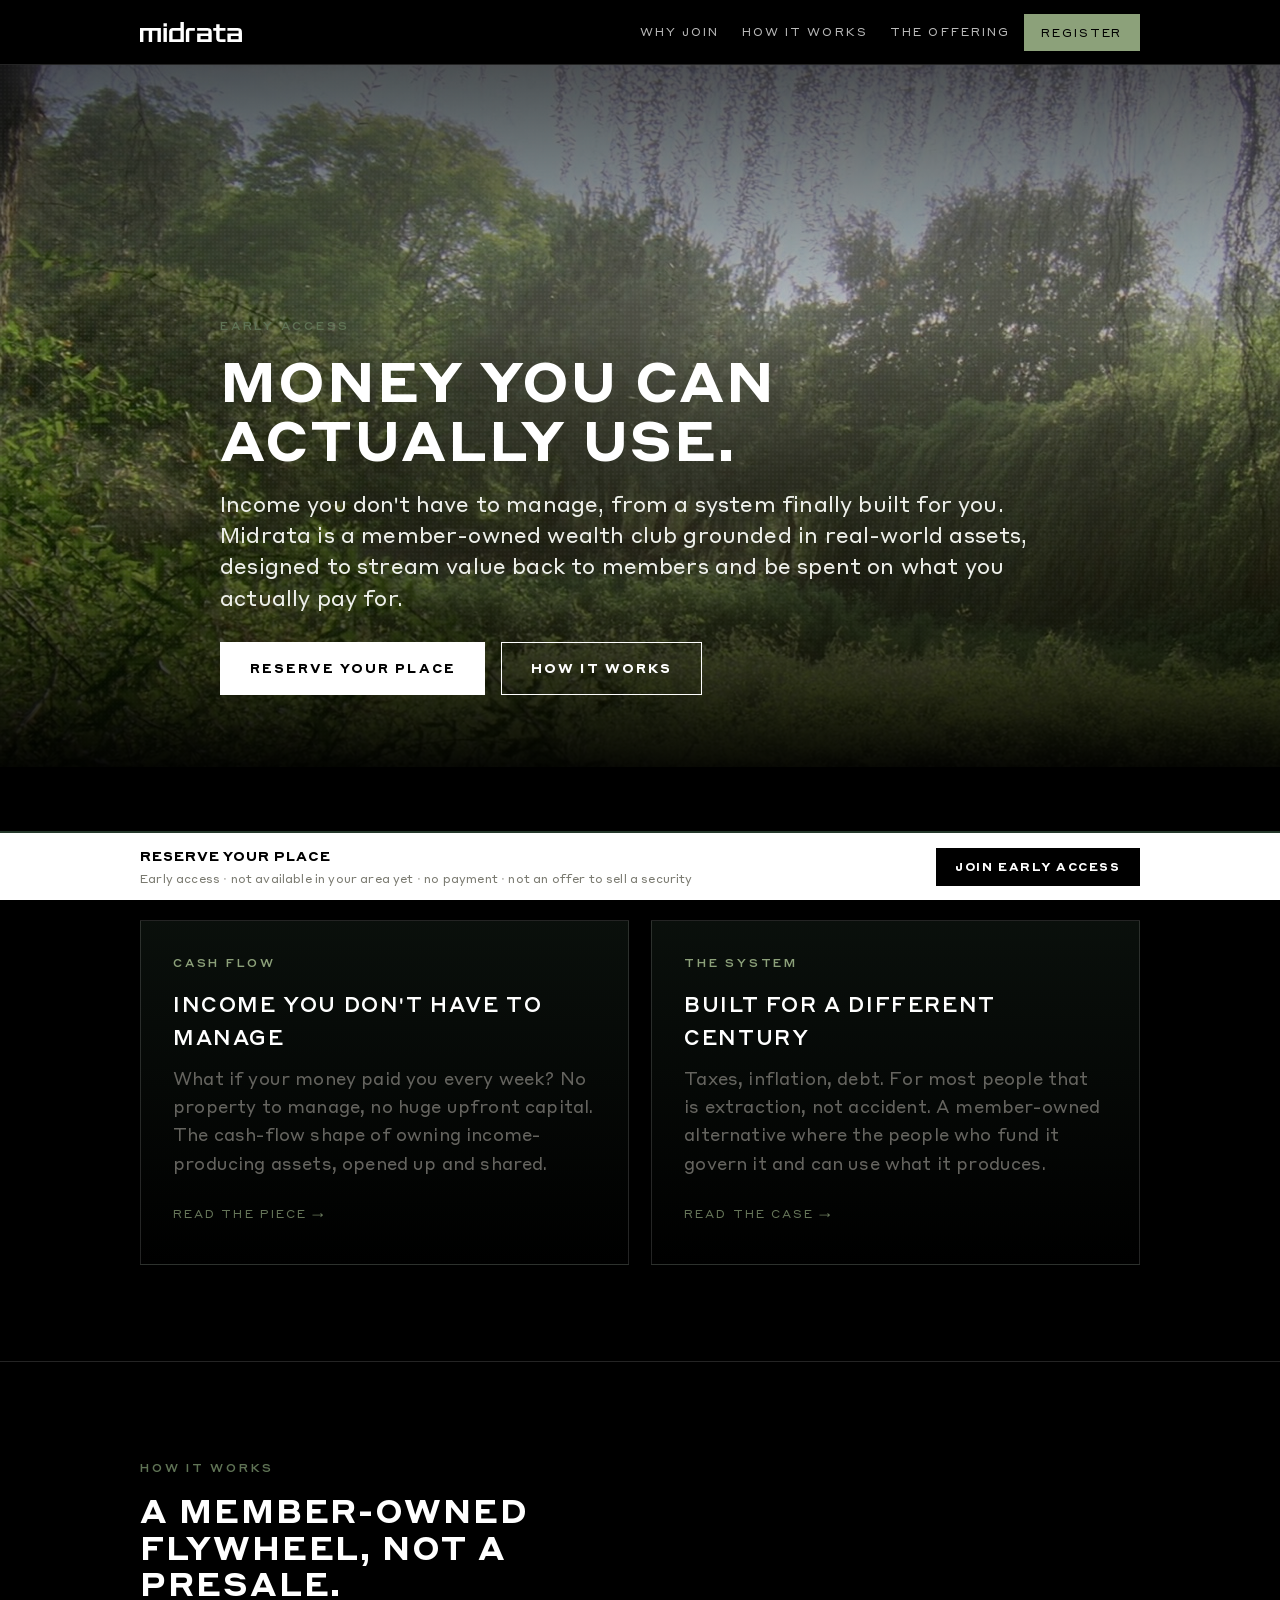
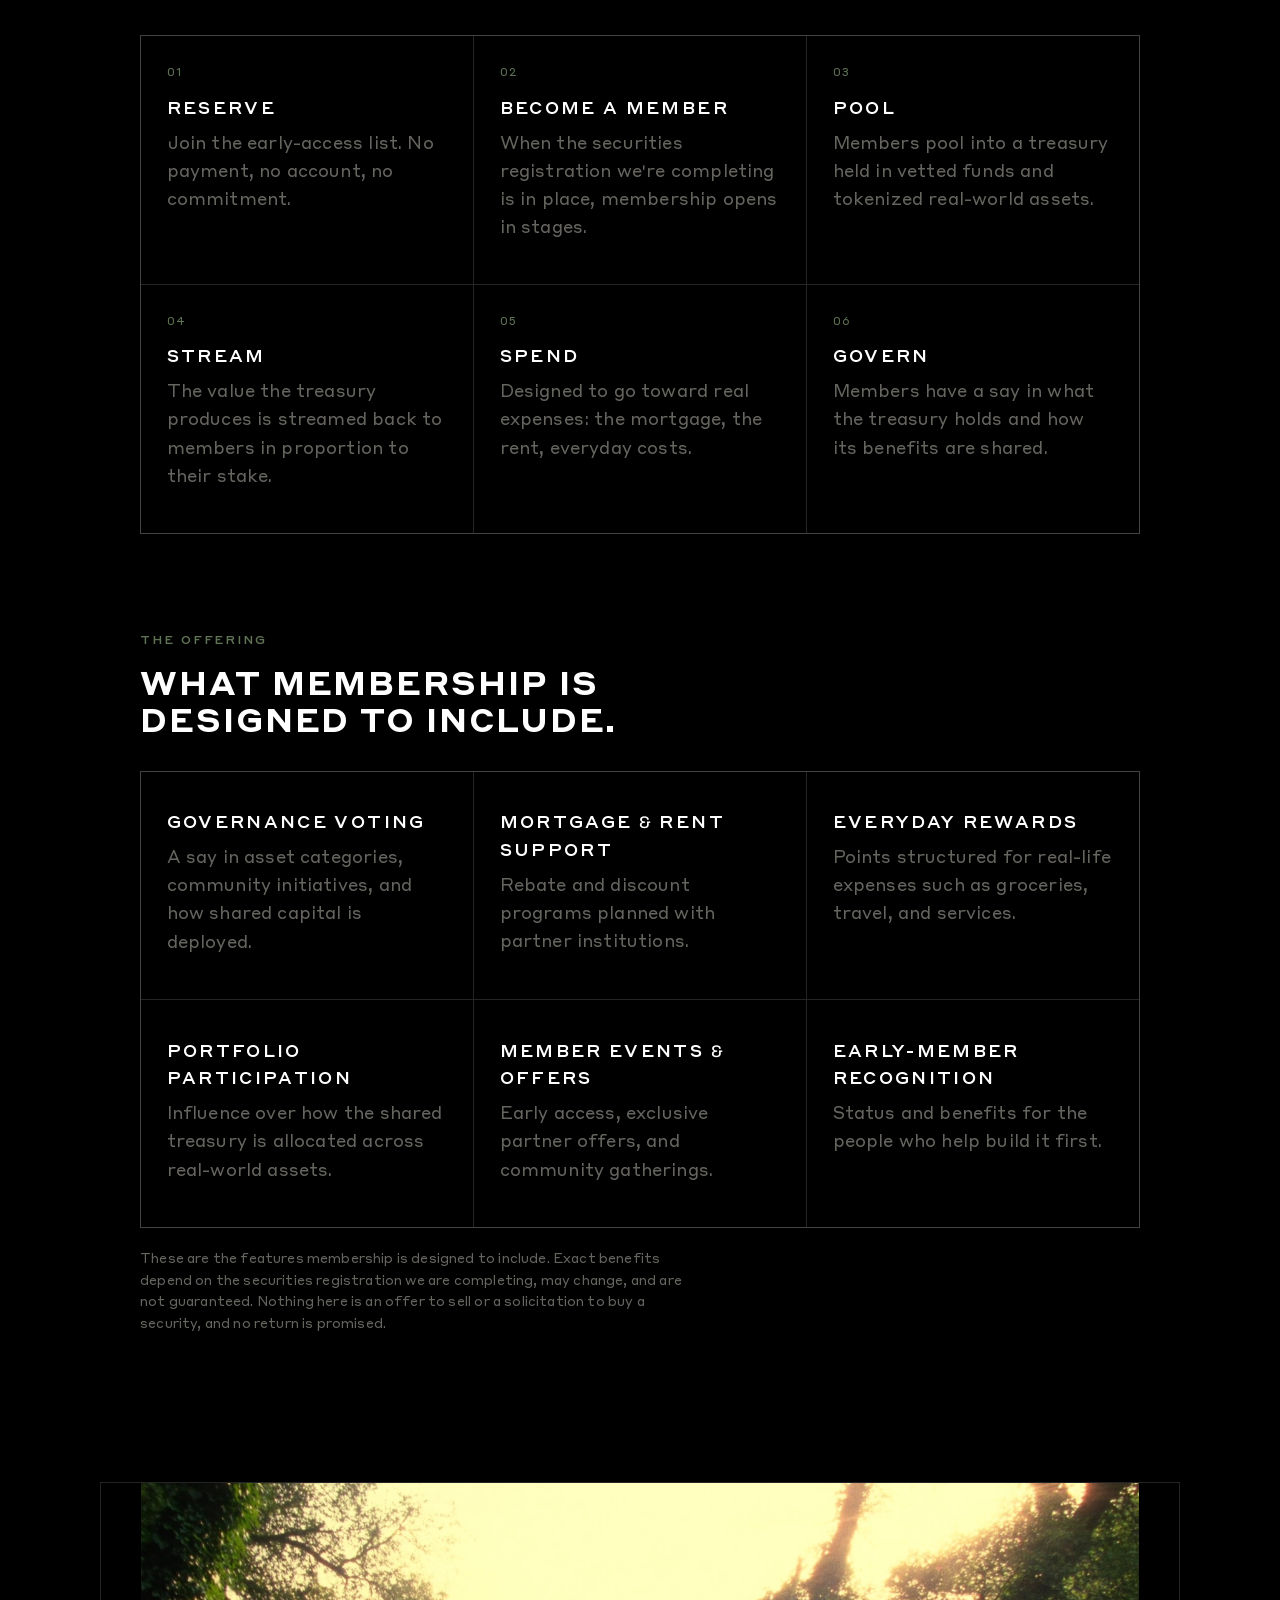
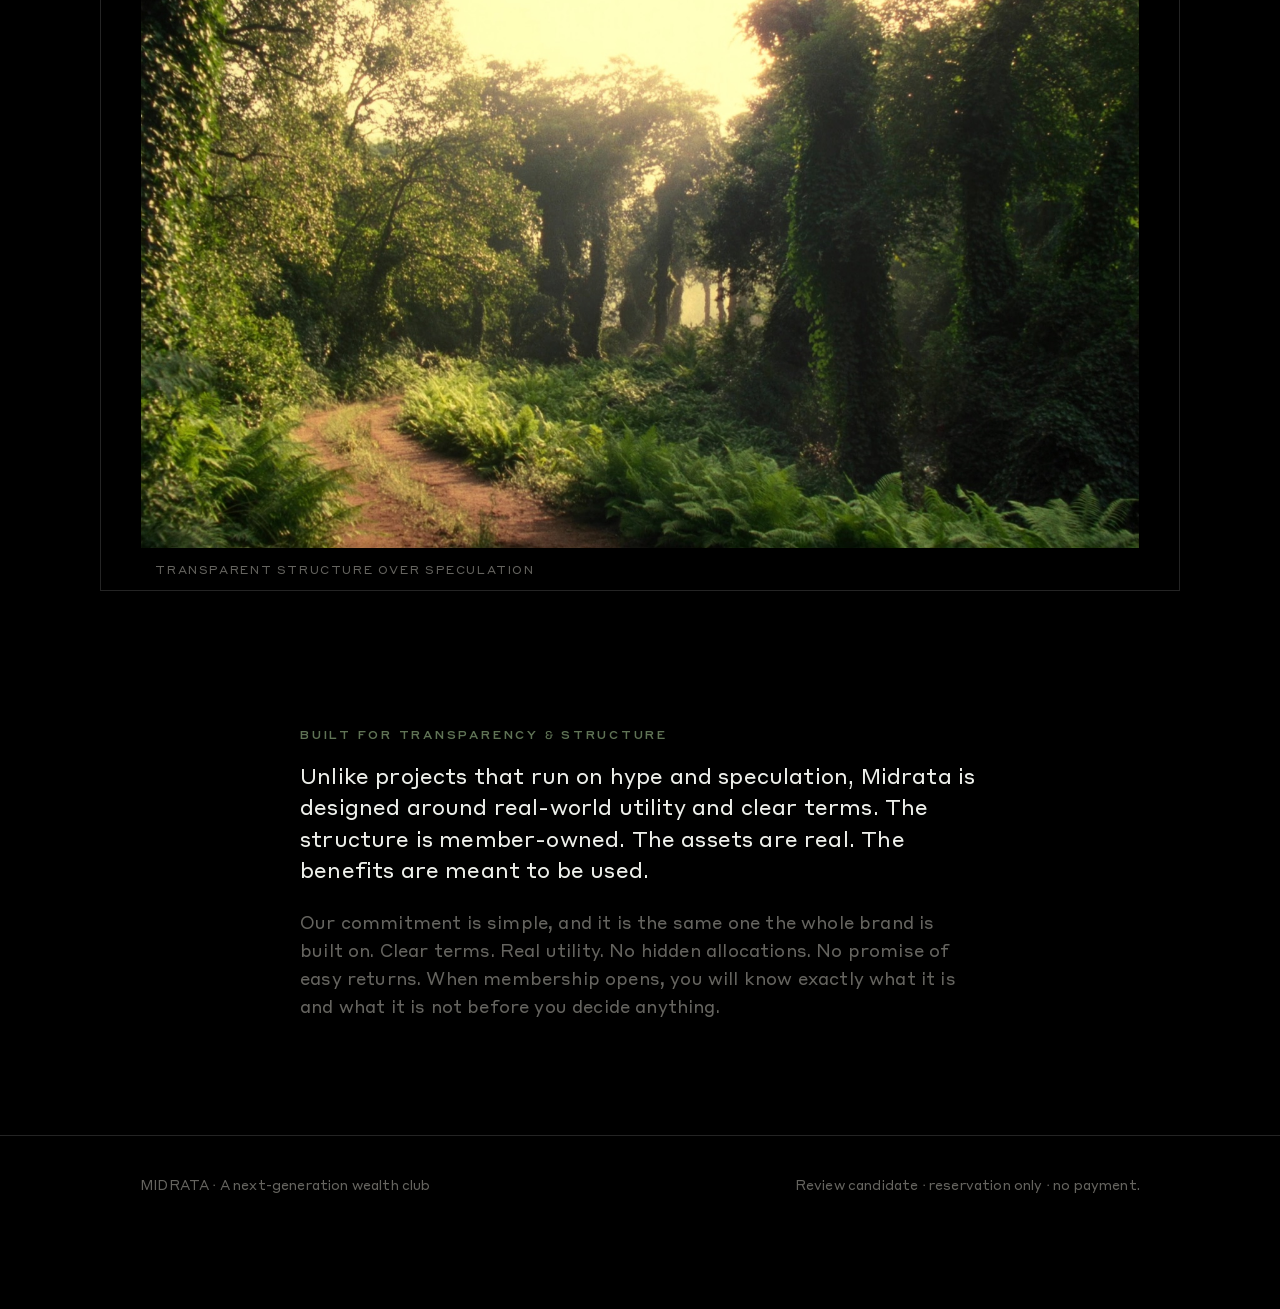
==== commit bdad8d56: "Sync from midrata-private/public/microsite/ @ 0cf37ae" ====
--- a/index.html
+++ b/index.html
@@ -95,15 +95,9 @@
 
 
 <div class="dock" id="register">
-  <div class="wrap dock__in" data-reserve-body>
+  <div class="wrap dock__in">
     <div class="dock__msg"><b>Reserve your place</b><span class="fine">Early access &middot; not available in your area yet &middot; no payment &middot; not an offer to sell a security</span></div>
-    <form class="reserve dock__form">
-      <input class="dock-opt" required placeholder="Full name" aria-label="Full name">
-      <input type="email" required placeholder="Email" aria-label="Email">
-      <select class="dock-opt" aria-label="Likelihood to join"><option>Likelihood to join</option><option>Very likely</option><option>Somewhat likely</option><option>Just exploring</option></select>
-      <select class="dock-opt" aria-label="Annual amount"><option>Annual amount</option><option>Under $5,000</option><option>$5,000&ndash;$10,000</option><option>$10,000&ndash;$25,000</option><option>$25,000&ndash;$50,000</option><option>$50,000 or more</option></select>
-      <button class="dock-btn" type="submit">Join early access</button>
-    </form>
+    <button class="dock-btn" type="button" data-register>Join early access</button>
   </div>
 </div>
 
--- a/brand.css
+++ b/brand.css
@@ -171,9 +171,13 @@
   .dock__form input{flex:1;width:auto;min-width:0}
 }
 
-/* ---- spotlight focus mode: dim the page, lift the reservation dock ---- */
-.dim{position:fixed;inset:0;background:rgba(0,0,0,.62);backdrop-filter:blur(2px);-webkit-backdrop-filter:blur(2px);z-index:45;opacity:0;visibility:hidden;transition:opacity .28s ease,visibility .28s ease}
-.dim.on{opacity:1;visibility:visible}
-.dock{transition:box-shadow .28s ease,transform .28s ease}
-.dock.spot{box-shadow:0 -14px 50px rgba(0,0,0,.55),0 0 0 1px var(--fern) inset;transform:translateY(-2px)}
-.dock.spot .dock__msg b{color:var(--canopy)}
+/* ---- full-screen reservation overlay (opened by the CTA bar / Register) ---- */
+.overlay{position:fixed;inset:0;z-index:60;display:none;align-items:flex-start;justify-content:center;padding:6vh 1rem;background:rgba(0,0,0,.7);backdrop-filter:blur(3px);-webkit-backdrop-filter:blur(3px);overflow:auto}
+.overlay.on{display:flex}
+.overlay__panel{position:relative;background:var(--paper);color:var(--ink);width:100%;max-width:440px;padding:2.1rem clamp(1.2rem,4vw,2rem) 1.6rem;box-shadow:0 30px 90px rgba(0,0,0,.55)}
+.overlay__panel .eyebrow{color:var(--canopy)}
+.overlay__title{font-family:var(--display);text-transform:uppercase;letter-spacing:.06em;font-size:1.3rem;line-height:1.1;margin:0 0 1rem;color:var(--ink)}
+.overlay__panel .reserve{max-width:none}
+.overlay__close{position:absolute;top:.5rem;right:.6rem;background:none;border:0;color:#a3a39a;font-size:.95rem;line-height:1;cursor:pointer;padding:.45rem;opacity:.7;transition:opacity .15s,color .15s}
+.overlay__close:hover{opacity:1;color:var(--ink)}
+body.modal-open{overflow:hidden}
